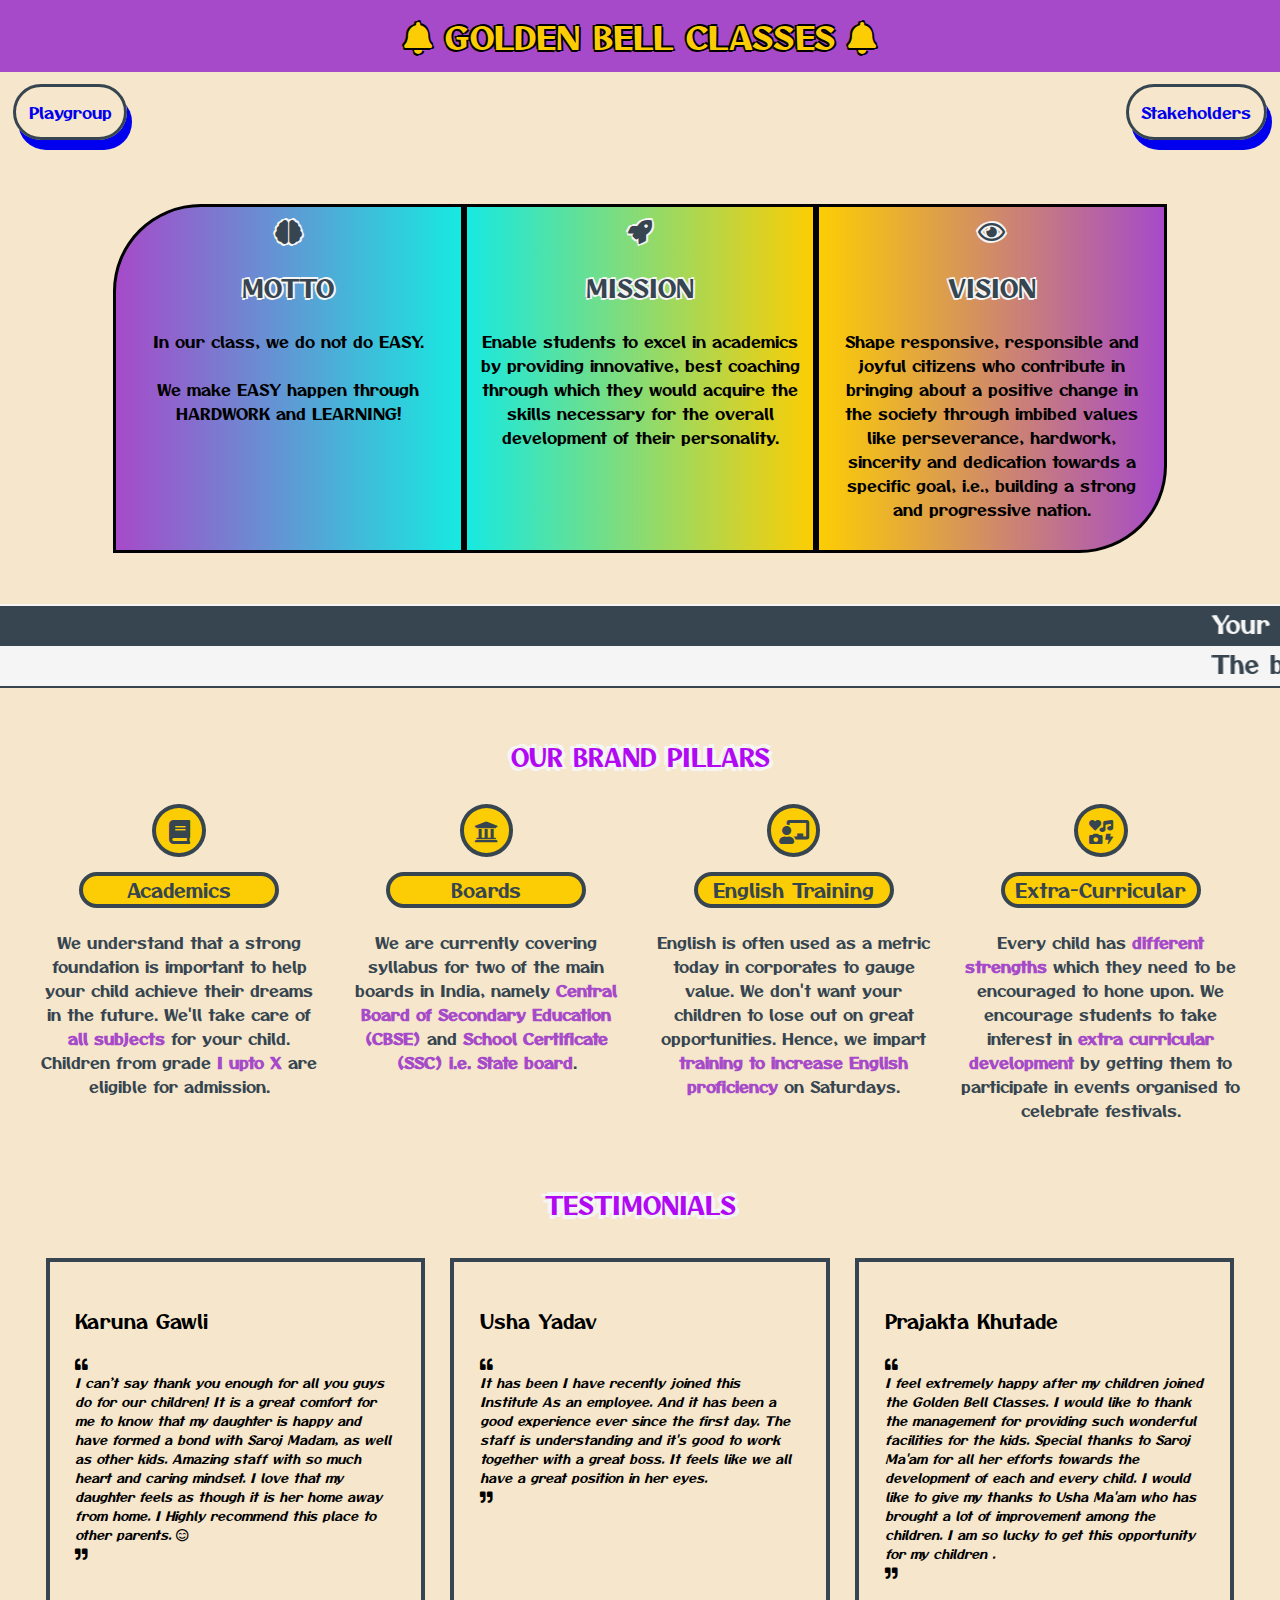
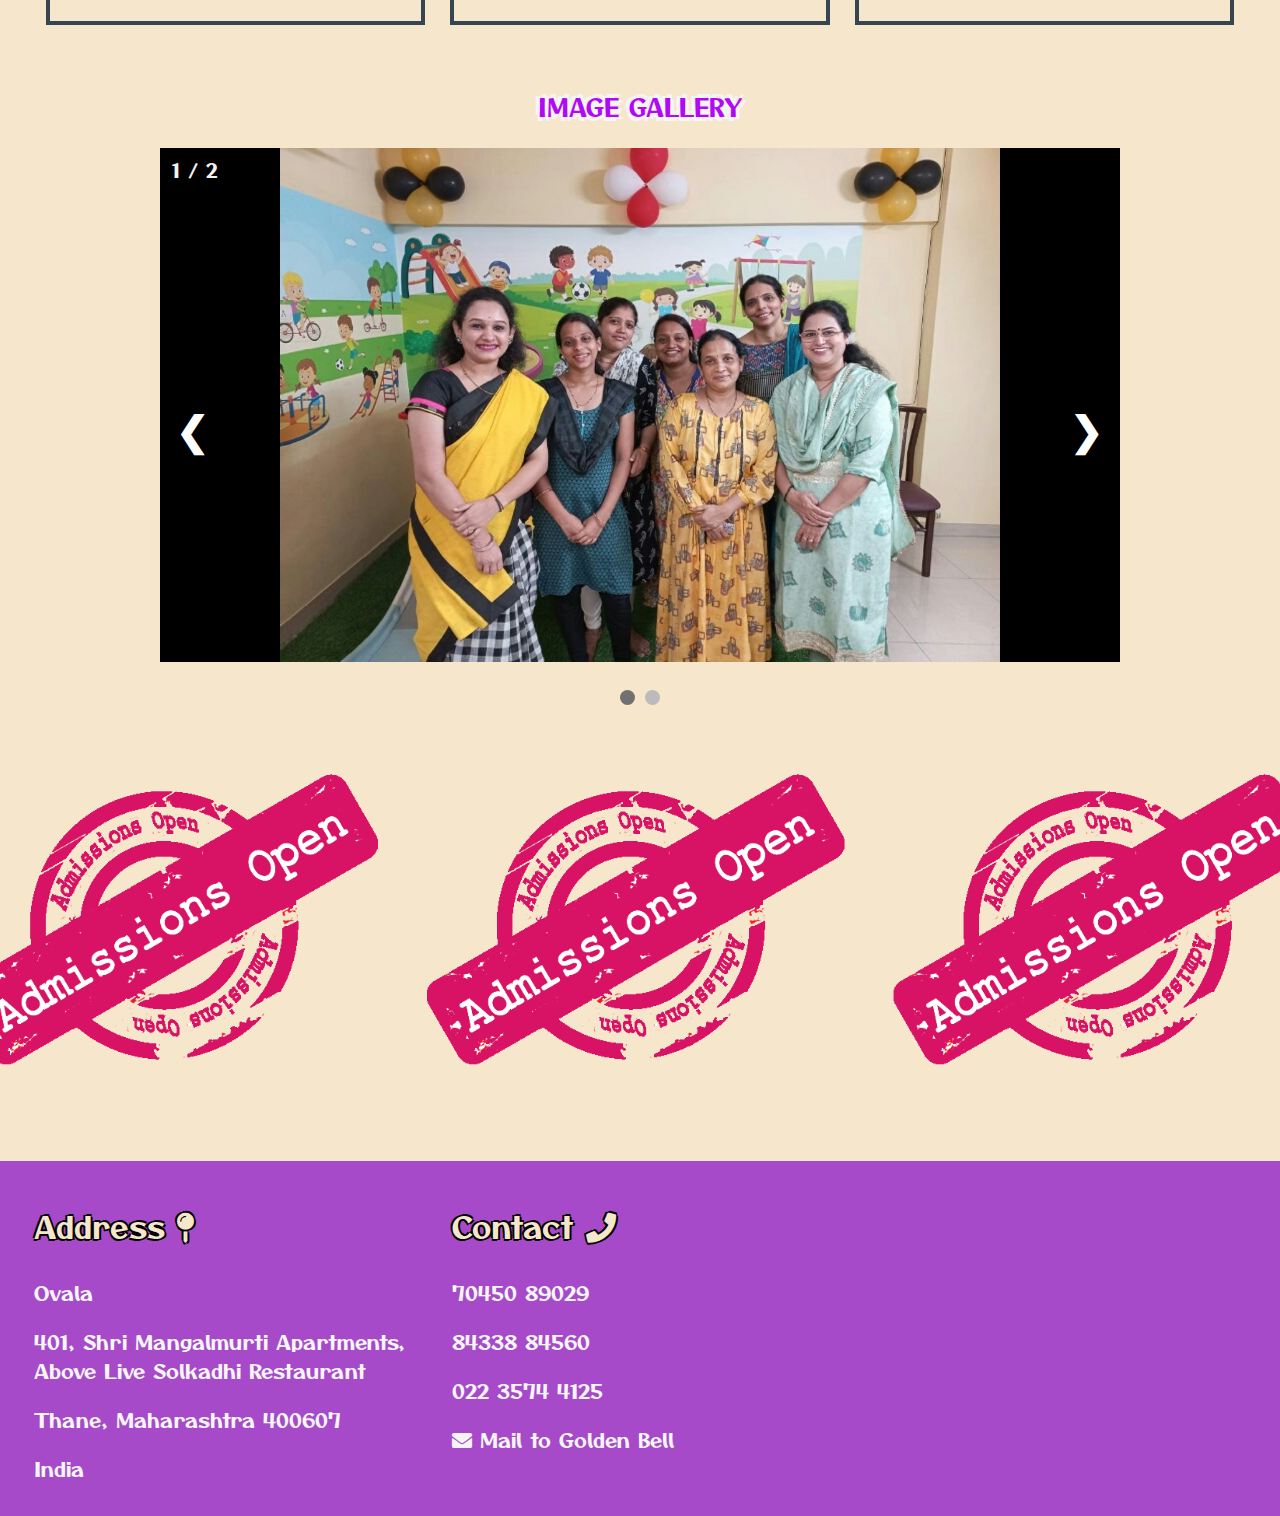
==== index.html @ 3cae13cc "Update index.html" ====
<!DOCTYPE html>
<html lang = "en">
<head>
   <meta charset = "UTF-8">
   <meta http-equiv = "X-UA-Compatible" content = "IE=edge">
   <meta name = "viewport" content = "width=device-width, initial-scale=1.0">
   <link rel = "stylesheet" href = "https://use.fontawesome.com/releases/v5.11.2/css/all.css">
   <link rel = "stylesheet" href = "css.css">
   <link rel = "preconnect" href = "https://fonts.googleapis.com">
   <link rel = "preconnect" href = "https://fonts.gstatic.com" crossorigin>
   <link href = "https://fonts.googleapis.com/css2?family=Otomanopee+One&display=swap" rel = "stylesheet">
   <link rel = "shortcut icon" href = "images/favicon.png" type="image/png">
   <title>Golden Bell Classes</title>
</head>
<body>
   <div id = "nav">
      <i class = "fas fa-bell"></i> GOLDEN BELL CLASSES <i class = "fas fa-bell"></i>
   </div>

   <div id = "buttons">
      <a href = "https://golden-bell-daycare-and-playgroup.business.site/" style = "float : left;">Playgroup</a>
      <a href = "members.html" style = "float : right;">Stakeholders</a>
   </div>

   <div class = "container" id = "m_v">
      <div class = "m_v_card" style = "background-image : linear-gradient(to right, #a64ac9 , #17e9e0); border-top-left-radius : 25%;">
         <i class="fas fa-brain"></i>
         <p class = "m_v_title">MOTTO</p>
         <p class = "m_v_body">In our class, we do not do EASY. <br><br> We make EASY happen 
            through HARDWORK and LEARNING!</p>
      </div>
      <div class = "m_v_card" style = "background-image : linear-gradient(to right, #17e9e0, #fccd04);">
         <i class="fas fa-rocket"></i>
         <p class = "m_v_title">MISSION</p>
         <p class = "m_v_body">Enable students to excel in academics by providing innovative, 
            best coaching through which they would acquire the skills necessary for the 
            overall development of their personality.</p>
      </div>
      <div class = "m_v_card" style = "background-image : linear-gradient(to right, #fccd04, #a64ac9); border-bottom-right-radius : 25%;">
         <i class="far fa-eye"></i>
         <p class = "m_v_title">VISION</p>
         <p class = "m_v_body">Shape responsive, responsible and joyful citizens who contribute 
            in bringing about a positive change in the society through imbibed values like 
            perseverance, hardwork, sincerity and dedication towards a specific goal, i.e., 
            building a strong and progressive nation.</p>
         </center>
      </div>
   </div>

   <div class = "container">
      <div style = "background-color : #36454f; color : whitesmoke; border-top : 2px solid whitesmoke;">
         <marquee width = "100%" direction = "left" scrollamount = "7">
            Your future is created by what you do today, not tomorrow!
         </marquee>
      </div>
      <div style = "background-color : whitesmoke; color : #36454f; border-bottom : 2px solid #36454f;">
         <marquee width = "100%" direction = "left" scrollamount = "7">
            The best way to predict the future is to create it.
         </marquee>
      </div>
   </div>

   <div class = "container">
      <p class = "heading">OUR BRAND PILLARS</p>
      <div id = "what_we_offer">
         <div class = "offers">
            <div class = "offer_icon"><i class = "fas fa-book"></i></div>
            <p class = "offer_title">Academics</p>
            <div class = "offer_content">
               We understand that a strong foundation is important to help your child achieve 
               their dreams in the future. We'll take care of <strong>all subjects</strong> for 
               your child. Children from grade <strong>I upto X</strong> are eligible for 
               admission.
            </div>
         </div>
         <div class = "offers">
            <div class = "offer_icon"><i class = "fas fa-university"></i></div>
            <p class = "offer_title">Boards</p>
            <div class = "offer_content">
               We are currently covering syllabus for two of the main boards in India, namely 
               <strong>Central Board of Secondary Education (CBSE)</strong> and <strong>School 
               Certificate (SSC) i.e. State board</strong>.
            </div>
         </div>
         <div class = "offers">
            <div class = "offer_icon"><i class = "fas fa-chalkboard-teacher"></i></div>
            <p class = "offer_title">English Training</p>
            <div class = "offer_content">
               English is often used as a metric today in corporates to gauge value. We don't 
               want your children to lose out on great opportunities. Hence, we impart <strong>
               training to increase English proficiency</strong> on Saturdays.
            </div>
         </div>
         <div class = "offers">
            <div class = "offer_icon"><i class = "fas fa-icons"></i></div>
            <p class = "offer_title">Extra-Curricular</p>
            <div class = "offer_content">
               Every child has <strong>different strengths</strong> which they need to be 
               encouraged to hone upon. We encourage students to take interest in <strong>extra 
               curricular development</strong> by getting them to participate in events organised 
               to celebrate festivals.
            </div>
         </div>
      </div>
   </div>

   <div class = "container">
      <p class = "heading">TESTIMONIALS</p>
      <div id = "testimonials">
         <div class = "testimony">
            <p class = "test_name">Karuna Gawli</p>
            <p class = "test_body">
               <i class="fas fa-quote-left"></i><br>
               <em>
                  I can’t say thank you enough for all you guys do for our children! It is a 
                  great comfort for me to know that my daughter is happy and have formed a bond 
                  with Saroj Madam, as well as other kids. Amazing staff with so much heart and 
                  caring mindset. I love that my daughter feels as though it is her home away 
                  from home. I Highly recommend this place to other parents.
                  <i class="far fa-smile-beam"></i>
               </em><br>
               <i class="fas fa-quote-right"></i>
            </p>
         </div>
         <div class = "testimony">
            <p class = "test_name">Usha Yadav</p>
            <p class = "test_body">
               <i class="fas fa-quote-left"></i><br>
               <em>
                  It has been I have recently joined this Institute As an employee. And it has 
                  been a good experience ever since the first day. The staff is understanding 
                  and it's good to work together with a great boss. It feels like we all have a 
                  great position in her eyes.
               </em><br>
               <i class="fas fa-quote-right"></i>
            </p>
         </div>
         <div class = "testimony">
            <p class = "test_name">Prajakta Khutade</p>
            <p class = "test_body">
               <i class="fas fa-quote-left"></i><br>
               <em>
                  I feel extremely happy after my children joined the Golden Bell Classes. I 
                  would like to thank the management for providing such  wonderful facilities for 
                  the kids. Special thanks to Saroj Ma'am for all her efforts towards the 
                  development of each and every child. I would like to give my thanks to Usha 
                  Ma'am who has brought a lot of improvement among the children. I am so lucky 
                  to get this opportunity for my children .
               </em><br>
               <i class="fas fa-quote-right"></i>
            </p>
         </div>
      </div>
   </div>

   <div class = "container">
      <p class = "heading">IMAGE GALLERY</p>
      <div class = "slideshow-container ">
         <div class = "mySlides fade">
            <div class = "numbertext">1 / 2</div>
            <img class = "c_img" src = "images/1.jpeg">
         </div>
         <div class = "mySlides fade">
            <div class = "numbertext">2 / 2</div>
            <img class = "c_img" src = "images/2.jpeg">
         </div>
         <a class = "prev" onclick = "plusSlides(-1)">&#10094;</a>
         <a class = "next" onclick = "plusSlides(1)">&#10095;</a>
      </div>
      
      <br>
      
      <div style = "text-align:center">
         <span class = "dot" onclick = "currentSlide(1)"></span> 
         <span class = "dot" onclick = "currentSlide(2)"></span>  
      </div>
   </div>

   <div class = "container" id = "admission"></div>

   <div id = "end">
      <div class = "card">
         <p class = "headend">Address <i class = "fas fa-map-pin"></i></p>
         <p>Ovala</p><p>401, Shri Mangalmurti Apartments, Above Live Solkadhi Restaurant</p><p>Thane, Maharashtra 400607</p><p>India</p>
      </div>
      <div class = "card">
         <p class = "headend">Contact <i class = "fas fa-phone"></i></p>
			<p><a href = "tel:7045089029">70450 89029</a></p><p><a href = "tel:8433884560">84338 84560</a></p><p><a href = "tel:02235744125">022 3574 4125</a></p>
         <p><i class="fas fa-envelope"></i> <a href = "mailto:goldenbelldaycareandplaygroup@gmail.com">Mail to Golden Bell</a></p>
      </div>
      <div class = "card">
         <iframe src="https://www.google.com/maps/embed?pb=!1m18!1m12!1m3!1d3766.160521909368!2d72.95755471421589!3d19.27538435068539!2m3!1f0!2f0!3f0!3m2!1i1024!2i768!4f13.1!3m3!1m2!1s0x3be7bbc7b26013ed%3A0x28a0ccb0f6b47ded!2sGolden%20Bell%20Classes!5e0!3m2!1sen!2sin!4v1629604519182!5m2!1sen!2sin" style = "border:0;" allowfullscreen = "" loading = "lazy"></iframe>
      </div>
   </div>

   <script>
      var slideIndex = 1;

      showSlides(slideIndex);
      
      function plusSlides(n) 
      {
         showSlides(slideIndex += n);
      }
      
      function currentSlide(n) 
      {
         showSlides(slideIndex = n);
      }
      
      function showSlides(n) 
      {
         var i;
         var slides = document.getElementsByClassName("mySlides");
         var dots = document.getElementsByClassName("dot");
         if (n > slides.length) 
         {
            slideIndex = 1;
         }    
         if (n < 1) 
         {
            slideIndex = slides.length;
         }
         for (i = 0; i < slides.length; i++) 
         {
            slides[i].style.display = "none";  
         }
         for (i = 0; i < dots.length; i++) 
         {
            dots[i].className = dots[i].className.replace(" active", "");
         }
         slides[slideIndex-1].style.display = "block";  
         dots[slideIndex-1].className += " active";
      }
   </script>
</body>
</html>
---- css.css ----
body
{
   background-color : #f5e6cc;
   margin : 0;
   font-family : "Otomanopee One", sans-serif;
}

h1, .headend
{
   color : #f5e6cc;
   text-shadow : -1px 2px 0 #000, 2px 1px 0 #000, 1px -2px 0 #000, -2px -1px 0 #000;
}

iframe
{
   width : 100%;
   height : 100%;
}

.headend, .m_v_title, .m_v_card i, marquee, .heading, .test_name  { font-size : 2em; }

.m_v_body, .test_body{ font-size : 1.5em; }

.container { margin : 4% auto; }

.m_v_card 
{
   text-align : center;
   padding : 1%;
   border : 3px solid black;
   width : 28em;
}

.m_v_title, .m_v_card i
{
   color : #36454f;
   text-shadow : -1px 2px 0 whitesmoke, 2px 1px 0 whitesmoke, 1px -2px 0 whitesmoke, -2px -1px 0 whitesmoke;
}

.heading 
{
   text-align : center;
   color : #b109f3;
   text-shadow : -2px 4px 0 whitesmoke , 4px 2px 0 whitesmoke , 2px -4px 0 whitesmoke , -4px -2px 0 whitesmoke;
}

.testimony
{
   font-size : 0.8em;
   padding : 2%;
   border : 4px solid #36454f;
   width : 25%;
   margin : 1%;
}

.slideshow-container 
{
   width : 75%;
   position : relative;
   margin : auto;
   background-color : black;
}

.mySlides { display : none; }

.fade 
{
   -webkit-animation-name : fade;
   -webkit-animation-duration : 1.5s;
   animation-name : fade;
   animation-duration : 1.5s;
}

.c_img 
{ 
   vertical-align : middle;
   margin-left : 12.5%; 
   width : 75%;
}

.numbertext 
{
   color : #f2f2f2;
   font-size : 2em;
   padding : 8px 12px;
   position : absolute;
   top : 0;
}

.prev, .next 
{
   cursor : pointer;
   position : absolute;
   top : 50%;
   width : auto;
   padding : 16px;
   margin-top : -22px;
   color : white;
   font-weight : bold;
   font-size : 40px;
   transition : 0.6s ease;
   border-radius : 0 3px 3px 0;
   user-select : none;
}

.next 
{
   right : 0;
   border-radius : 3px 0 0 3px;
}

.prev:hover, .next:hover { background-color : rgba(0, 0, 0, 0.8); }

.dot 
{
   cursor : pointer;
   height : 15px;
   width : 15px;
   margin : 0 2px;
   background-color : #bbb;
   border-radius : 50%;
   display : inline-block;
   transition : background-color 0.6s ease;
}

.active, .dot:hover { background-color : #717171; }

.card { width : 30%; }

.directors 
{
   width : 22%;
   background-image : linear-gradient(to right, #a64ac9 , #fccd04);
   border : 2px solid whitesmoke;
   padding : 1%;
   text-align : center;
}

.dp 
{
   border-radius : 50%;
   width : 75%;
}

.man_name 
{
   font-size : 1.65em;
   text-shadow : -1px 2px 0 #000, 2px 1px 0 #000, 1px -2px 0 #000, -2px -1px 0 #000;
   color : #f5e6cc;
   text-align : center;
}

.bn
{
   background-image : linear-gradient(135deg, #fccd04, #a64ac9);
   box-sizing : border-box;
   color : #ffffff;
   display : block;
   font-size : 190%;
   font-weight : 600;
   padding : 4px;
   position : relative;
   width : 7em;
   z-index : 2;
   margin : auto;
}
 
.bn:hover { color : #fff; }
 
.bn .bn_span 
{
   align-items : center;
   background : #0e0e10;
   border-radius : 6px;
   display : flex;
   justify-content : center;
   height : 100%;
   transition : background 0.5s ease;
   width : 100%;
}
 
.bn:hover .bn_span { background : transparent; }

.teachers 
{
   box-shadow : rgba(17, 17, 26, 0.1) 0px 8px 24px, rgba(17, 17, 26, 0.1) 0px 16px 56px, rgba(17, 17, 26, 0.1) 0px 24px 80px;
   width : 23%;
   margin : 1%;
   text-align : center;
}

.teachers:nth-child(even) { background-image : linear-gradient(#fccd04, #17e9e0); }

.teachers:nth-child(odd) { background-image : linear-gradient(#17e9e0, #fccd04); }

.teachers h1
{
   width : 100%;
   background-color : #d2042d;
   font-size : 2em;
}

.offers
{
   width : 23%;
   color : #36454f;
   margin : 0.25%;
   text-align : center;
}

.offer_title
{
   width : 10em;
   margin : 5% auto;
   border : 4px solid;
   border-radius : 20px;
   font-size : 1.35em;
   background-color : #fccd04;
}

.offer_content
{
   padding : 2.5%;
   font-size : 1.25em;
}

.offer_content strong
{
   color : #a64ac9;
}

.offer_icon 
{
   font-size : 1.75em;
   width : 1.75em;
   margin : auto;
   text-align : center;
   padding : 0.2em;
   border-radius : 50%;
   border : 4px solid #36454f;
   background-color : #fccd04;
}

#what_we_offer
{
   display : flex;
   justify-content : center;
   flex-wrap : wrap;
}

#modal { display : none; }

#nav 
{
   overflow : hidden;
   top : 0;
   left : 0;
   background-color : #a64ac9;
   color : #fccd04;
   text-align : center;
   font-size : 2.5em;
   text-shadow : -1px 2px 0 #000, 2px 1px 0 #000, 1px -2px 0 #000, -2px -1px 0 #000;
   padding : 1%;
}

#buttons 
{
   display : flex;
   justify-content : space-between;
   font-size : 1.5em;
}

#buttons a 
{
   padding : 1%;
   text-decoration : none;
   margin : 1%;
   border : 3px solid #36454f;
   border-radius : 45px;
   box-shadow : 5px 10px;
   animation : blink 5.0s linear infinite;
   -webkit-animation : blink 5.0s linear infinite;
   -moz-animation : blink 5.0s linear infinite;
   -ms-animation : blink 5.0s linear infinite;
   -o-animation : blink 5.0s linear infinite;
}

#m_v 
{
   display : flex;
   flex-wrap : wrap;
   justify-content : center;
}

#testimonials
{
   display : flex;
   justify-content : center;
   flex-wrap : wrap;
}

#admission 
{
   height : 375px;
   width : 100%;
   background : url(images/admission.png) center repeat-x;
   background-size : auto 100%;
}

#end 
{
   margin-top : 5%;
   padding : 1%;
   display : flex;
   justify-content : space-around;
   color : whitesmoke;
   font-size : 175%;
   background-color : #a64ac9;
}

#faculty 
{
   display : flex;
   justify-content : space-evenly;
   flex-wrap : wrap;
}

#txt 
{
   width : 72%;
   padding : 1%;
   background-image : linear-gradient(to right, #fccd04, #a64ac9, #17e9e0);
   color : black;
}

#txt .man_name { font-size : 2em; }

#para
{
   padding : 1%;
   font-size : 145%;
}

#end a
{
   text-decoration : none;
   color : whitesmoke;
}

@keyframes blink 
{
   0% 
   {
      background-color : #fccd04;
      color : #36454f;
   }
   25% 
   { 
      background-color : #a64ac9; 
      color : #fccd04;
   }
   50% 
   { 
      background-color : #a64ac9; 
      color : #fccd04;
   }
   75% 
   { 
      background-color : #fccd04;
      color : #36454f;
   }
   100% 
   { 
      background-color : #fccd04;
      color : #36454f;
   }
}

@-webkit-keyframes blink {
   0% 
   {
      background-color : #fccd04;
      color : #36454f; 
   }
   25% 
   { 
      background-color : #a64ac9; 
      color : #fccd04;
   }
   50% 
   { 
      background-color : #a64ac9; 
      color : #fccd04;
   }
   75% 
   { 
      background-color : #fccd04;
      color : #36454f; 
   }
   100% 
   { 
      background-color : #fccd04;
      color : #36454f; 
   }
}

@-webkit-keyframes fade 
{
  from { opacity : .4 } 
  to { opacity : 1 }
}

@keyframes fade 
{
  from { opacity : .4 } 
  to { opacity : 1 }
}

@media screen and (max-width: 1500px)
{
   #nav { font-size : 2em; }

   .m_v_card { width : 20em; }

   .teachers h1, .headend, .m_v_title, .m_v_card i, marquee, .heading, .test_name, .offer_icon  { font-size : 1.5em; }

   .offer_icon { width : 1.5em; }

   .m_v_body, .test_body, #buttons, .offer_content { font-size : 1em; }

   .offers { margin : 0.5%; }

   #end, .bn { font-size : 125%; }

   #para { font-size : 97%; }

   #admission { height : 336px; }

   .man_name, .numbertext, .offer_title { font-size : 1.2em; }
}

@media screen and (max-width: 1100px)
{
   #nav, .test_name, .headend { font-size : 1.5em;}

   .m_v_card { width : 15em;}

   .m_v_title, .m_v_card i, marquee, .heading, .test_body, .offer_icon, .teachers h1 { font-size : 1em; }
   
   .m_v_body, #buttons, .offer_content { font-size : 0.75em; }
   
   #txt .man_name { font-size : 200%; }

   #end { font-size : 90%; }

   #testimonials, #para { font-size : 70%; }

   .testimony 
   {
      padding: 1%;
      width: 29%;
      margin: 0.5%;
   }

   #admission { height : 250px; }

   .man_name, .bn, .offer_title { font-size : 0.89em; }

   #buttons a, .m_v_card { border-width : 2px; }

   #buttons a
   {
      box-shadow : 3px 6px;
      padding : 2%;
   }
}

@media screen and (max-width: 800px)
{
   #nav, .test_name, .numbertext { font-size : 1em; }

   .m_v_card { width : 10em; }

   .teachers h1, .m_v_title, .m_v_card i, marquee, .heading, .test_body, .offer_icon { font-size : 0.75em; }

   .offer_icon, .testimony, .offer_title { border-width : 2px; }
   
   .m_v_body, #buttons, .offer_content { font-size : 0.5em; }

   #txt .man_name { font-size : 150%; }

   #para { font-size : 56%; }

   .man_name, .offer_title { font-size : 0.6em; }

   #admission { height: 190px; }

   #end, #testimonials { font-size: 75%; }

   .bn
   {
      width : 6em;
      font-size : 69%;
   }
}

@media screen and (max-width: 550px)
{
   #nav, .test_name, .prev, .next { font-size : 1.5em; }

   .m_v_card, .c_img, .slideshow-container { width : 100%; }

   .m_v_title, .m_v_card i, marquee, .heading, .test_body, .offer_icon { font-size : 1em; }
   
   .m_v_body, #buttons, .offer_content, .offer_title, .teachers h1 { font-size : 0.75em; }

   .offer_title, .offers { margin : 1% auto; }

   .container { margin-top : 7.5%; }
 
   .c_img { margin-left : 0; }

   .testimony 
   {
      padding : 5%;
      width : 75%;
      margin : 2.5%;
      border-end-start-radius : 16%;
   } 

   .card, .offers { width : 97%; }

   #admission { height : 283px; }

   #end { flex-wrap : wrap; }

   .directors, #txt, .teachers { width : 45%; }

   .man_name { font-size : 90%; }

   #para { font-size : 50%; }

   #modal  
   { 
      position : fixed;
      z-index : 3; 
      padding-top : 100px; 
      left : 0;
      top : 0;
      width : 100%;
      height : 100%; 
      overflow : auto; 
   }
   
   #modal-content 
   {
      background-color : #fefefe;
      margin : auto;
      padding : 20px;
      border : 1px solid #888;
      width : 80%;
      background-image : linear-gradient(to right, #fccd04, #a64ac9, #17e9e0);
      color : black;
      font-size : 68%;
   }

   .close 
   {
      color : black;
      float : right;
      font-size : 28px;
      font-weight : bold;
   }
   
   .close:hover, .close:focus 
   {
      color : #000;
      text-decoration : none;
      cursor : pointer;
   }

   #txt { display : none; }
}

@media screen and (max-width: 400px)
{
   #nav, .test_name{ font-size : 1.25em;}

   .m_v_card { width : 100%; }

   .test_body { font-size : 1.5em; }

   .test_name { font-size : 2em; }
   
   #admission { height : 249px; }

   #testimonials { font-size : 45%; }

   .man_name, .bn { font-size : 70%; }

   .bn { width : 6em }

   #para { font-size : 38%; }
}
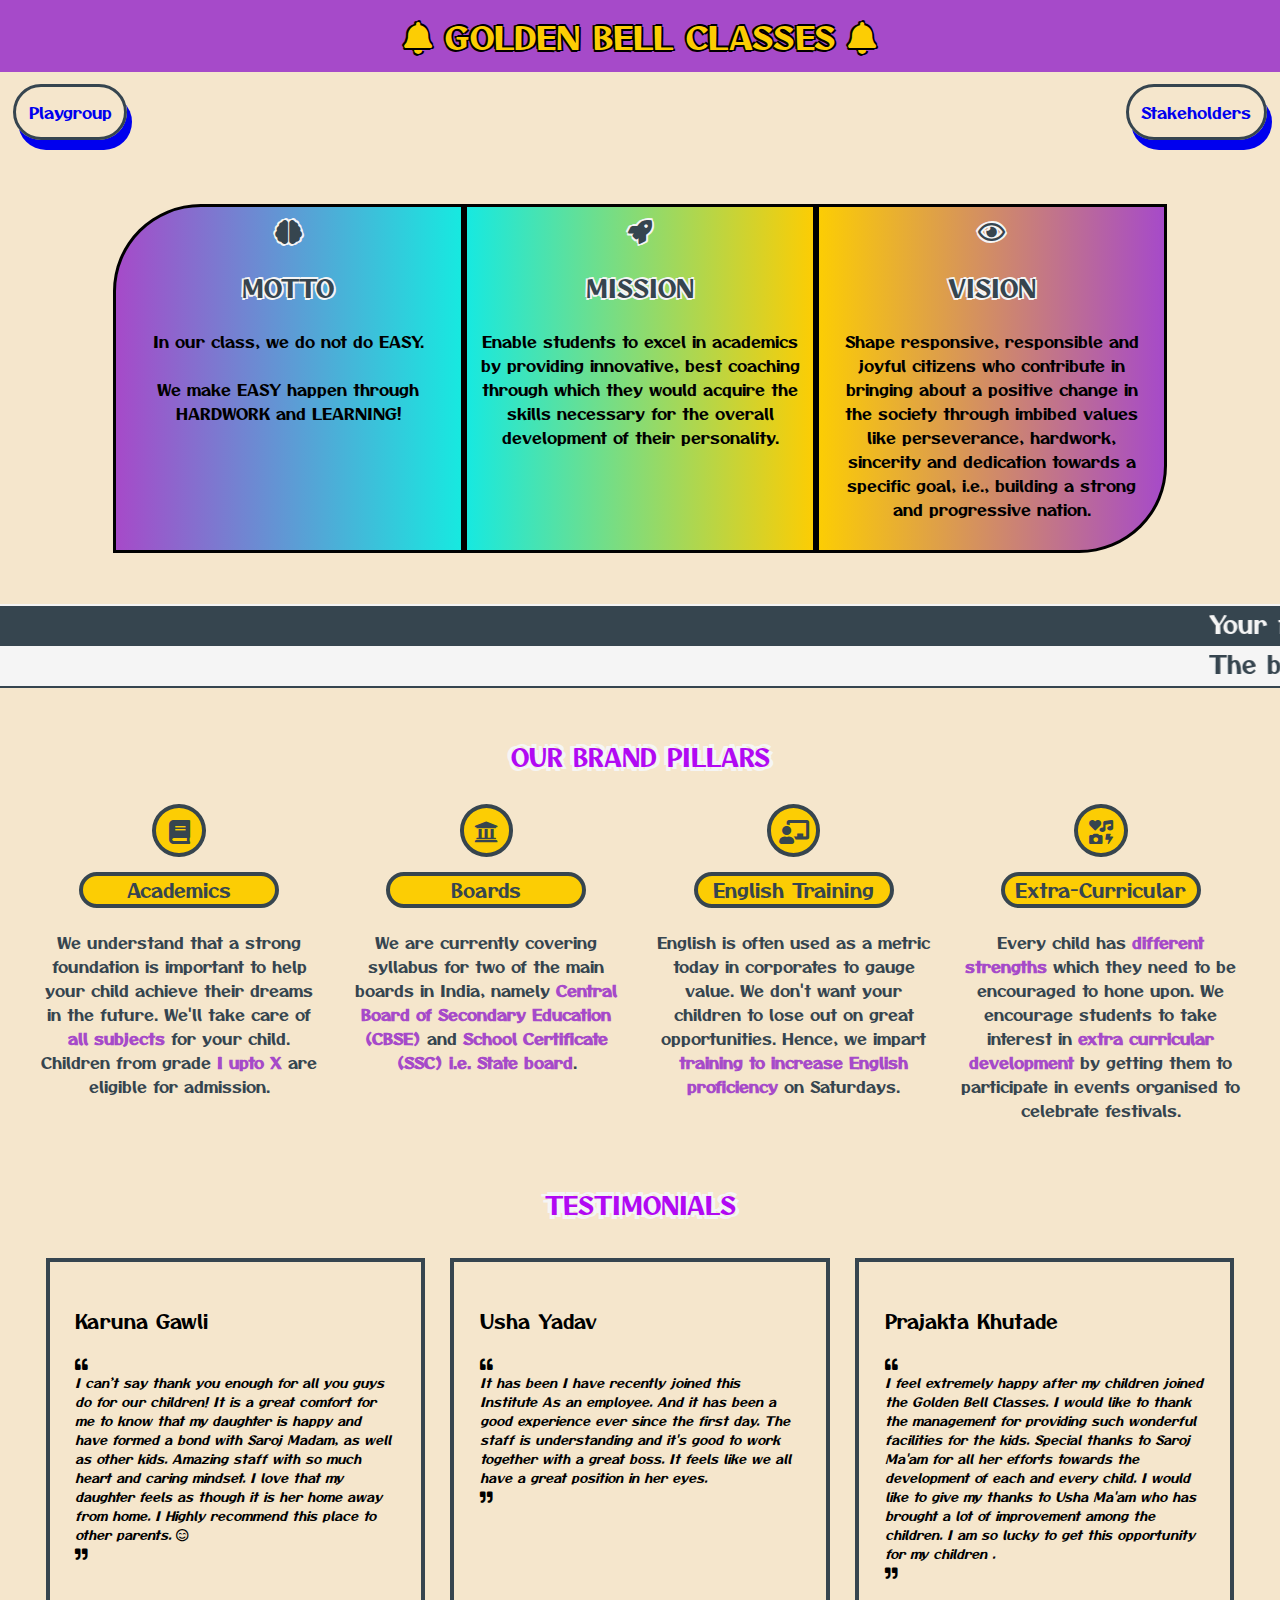
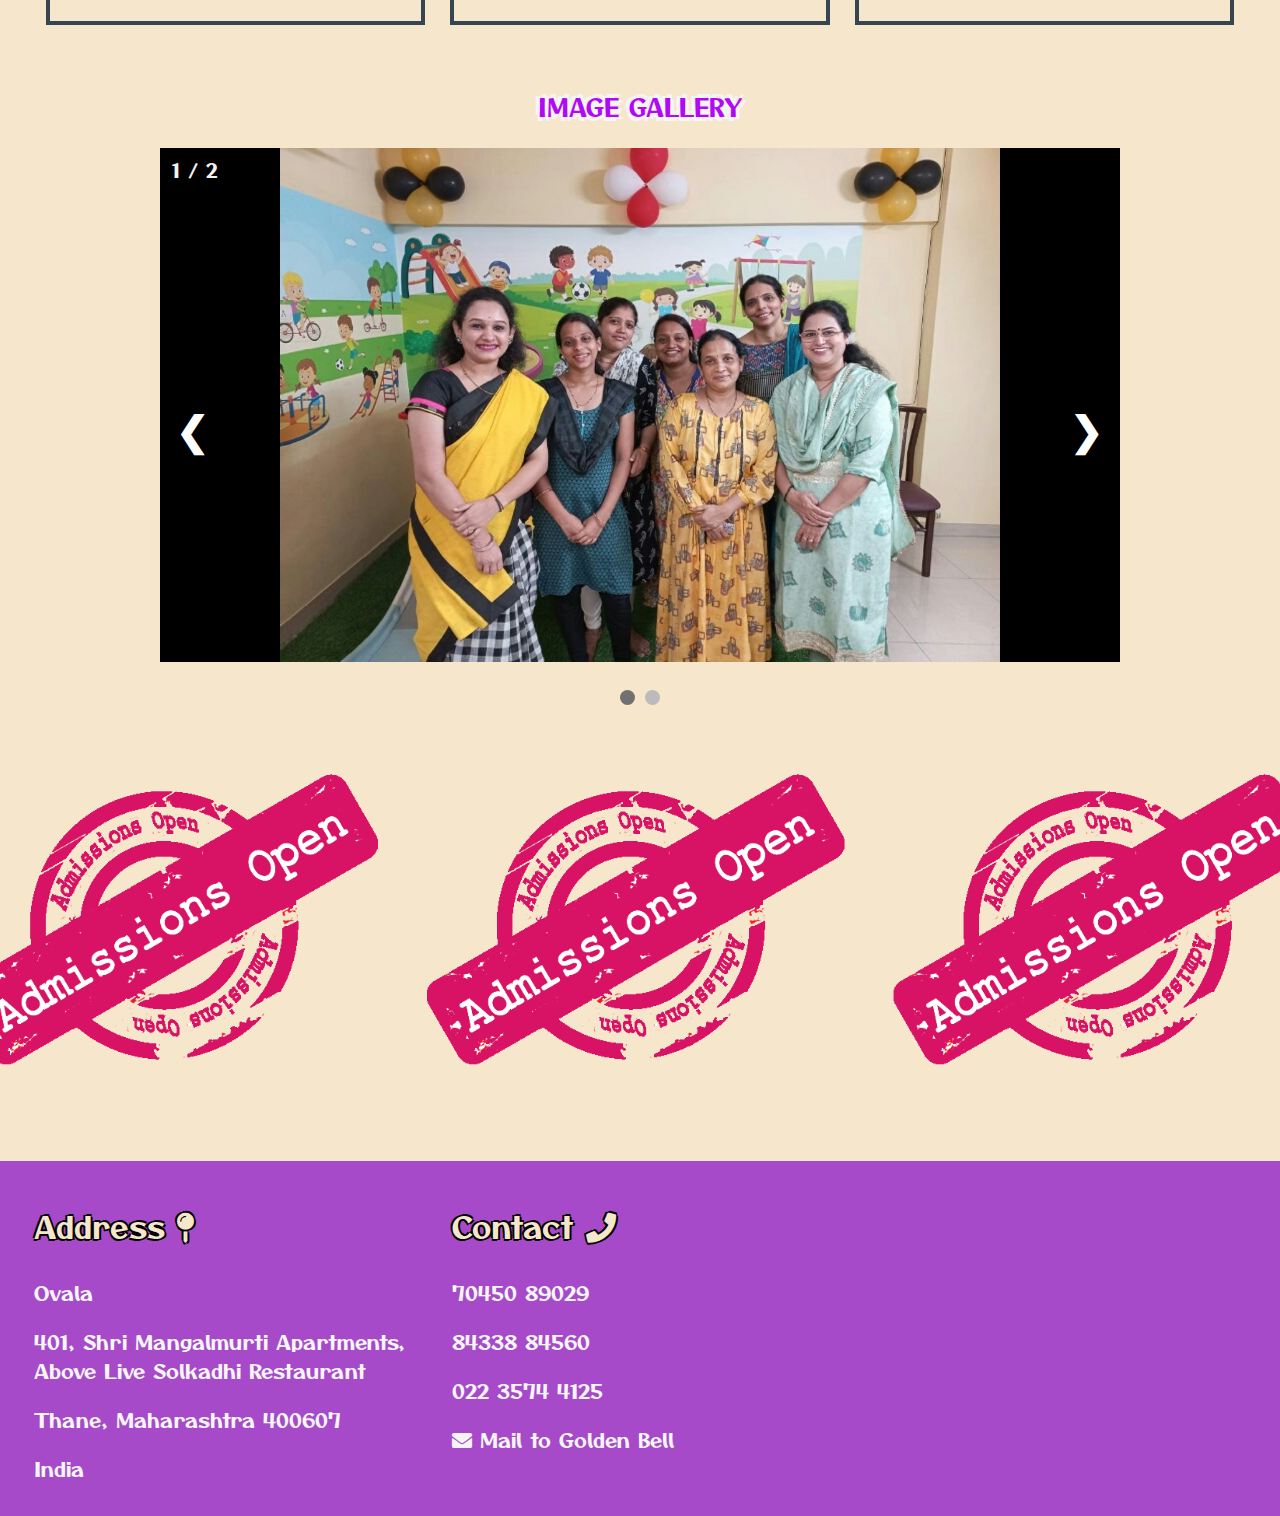
==== commit 43dd3d96: "Update index.html" ====
--- a/index.html
+++ b/index.html
@@ -189,7 +189,7 @@
          <p><i class="fas fa-envelope"></i> <a href = "mailto:goldenbelldaycareandplaygroup@gmail.com">Mail to Golden Bell</a></p>
       </div>
       <div class = "card">
-         <iframe src="https://www.google.com/maps/embed?pb=!1m18!1m12!1m3!1d3766.160521909368!2d72.95755471421589!3d19.27538435068539!2m3!1f0!2f0!3f0!3m2!1i1024!2i768!4f13.1!3m3!1m2!1s0x3be7bbc7b26013ed%3A0x28a0ccb0f6b47ded!2sGolden%20Bell%20Classes!5e0!3m2!1sen!2sin!4v1629604519182!5m2!1sen!2sin" style = "border:0;" allowfullscreen = "" loading = "lazy"></iframe>
+         <iframe src = "https://www.google.com/maps/embed?pb=!1m18!1m12!1m3!1d3766.160521909368!2d72.95755471421589!3d19.27538435068539!2m3!1f0!2f0!3f0!3m2!1i1024!2i768!4f13.1!3m3!1m2!1s0x3be7bbc7b26013ed%3A0x28a0ccb0f6b47ded!2sGolden%20Bell%20Classes!5e0!3m2!1sen!2sin!4v1629604519182!5m2!1sen!2sin" style = "border:0;" allowfullscreen = "" loading = "lazy"></iframe>
       </div>
    </div>
 
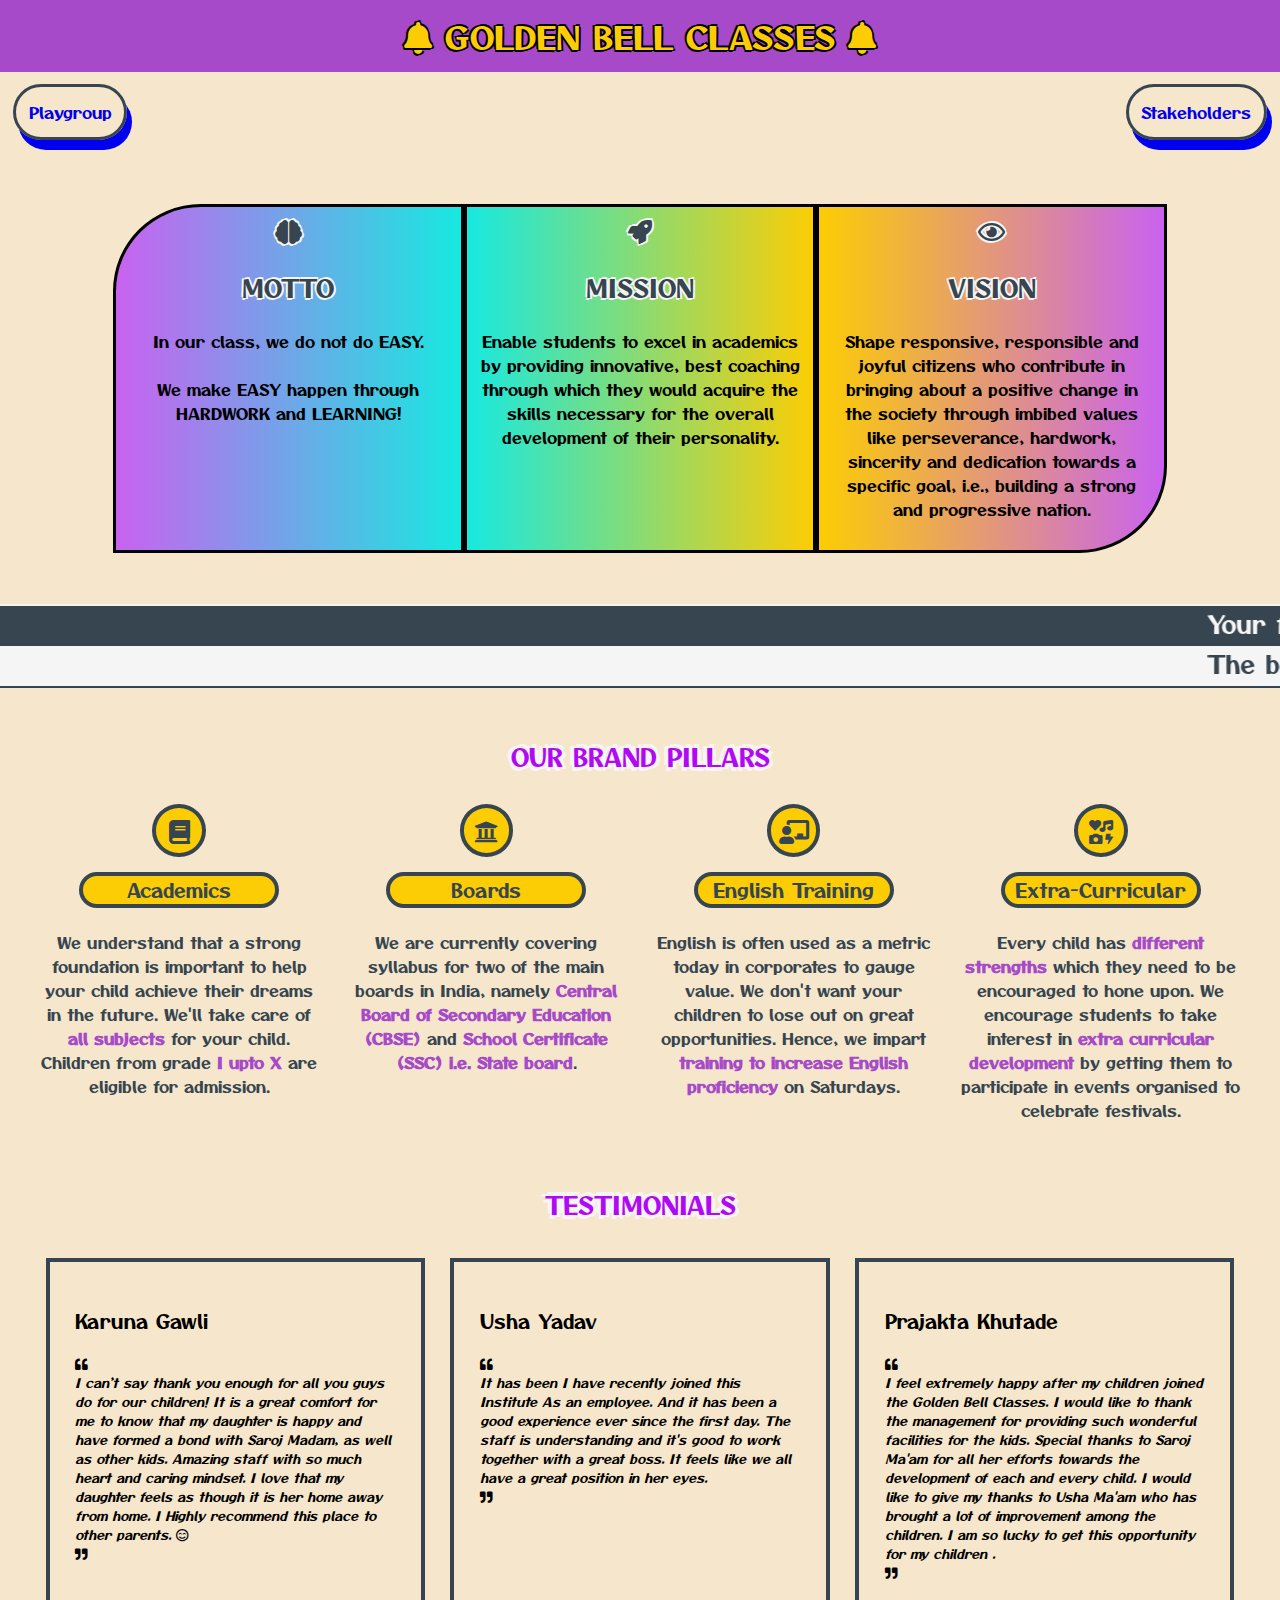
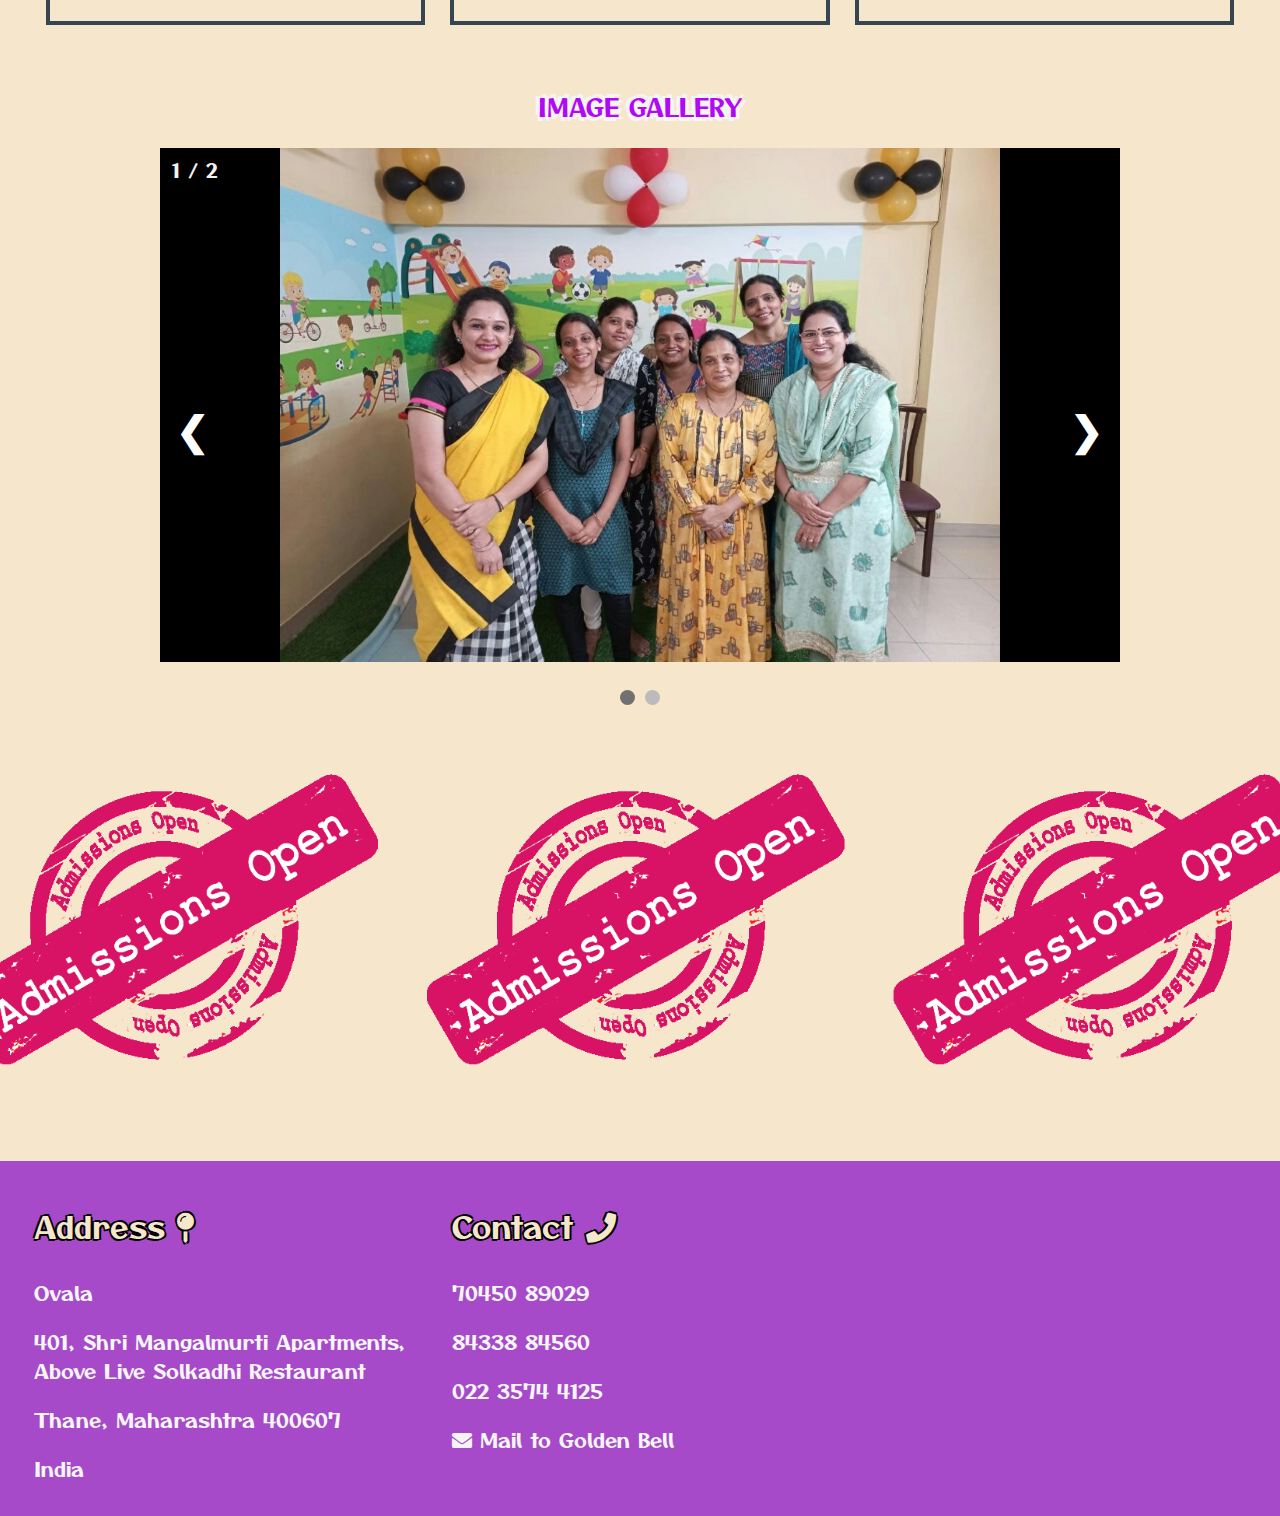
==== commit c9a2875e: "Update index.html" ====
--- a/index.html
+++ b/index.html
@@ -23,7 +23,7 @@
    </div>
 
    <div class = "container" id = "m_v">
-      <div class = "m_v_card" style = "background-image : linear-gradient(to right, #a64ac9 , #17e9e0); border-top-left-radius : 25%;">
+      <div class = "m_v_card" style = "background-image : linear-gradient(to right, #c962f0 , #17e9e0); border-top-left-radius : 25%;">
          <i class="fas fa-brain"></i>
          <p class = "m_v_title">MOTTO</p>
          <p class = "m_v_body">In our class, we do not do EASY. <br><br> We make EASY happen 
@@ -36,7 +36,7 @@
             best coaching through which they would acquire the skills necessary for the 
             overall development of their personality.</p>
       </div>
-      <div class = "m_v_card" style = "background-image : linear-gradient(to right, #fccd04, #a64ac9); border-bottom-right-radius : 25%;">
+      <div class = "m_v_card" style = "background-image : linear-gradient(to right, #fccd04, #c962f0); border-bottom-right-radius : 25%;">
          <i class="far fa-eye"></i>
          <p class = "m_v_title">VISION</p>
          <p class = "m_v_body">Shape responsive, responsible and joyful citizens who contribute 
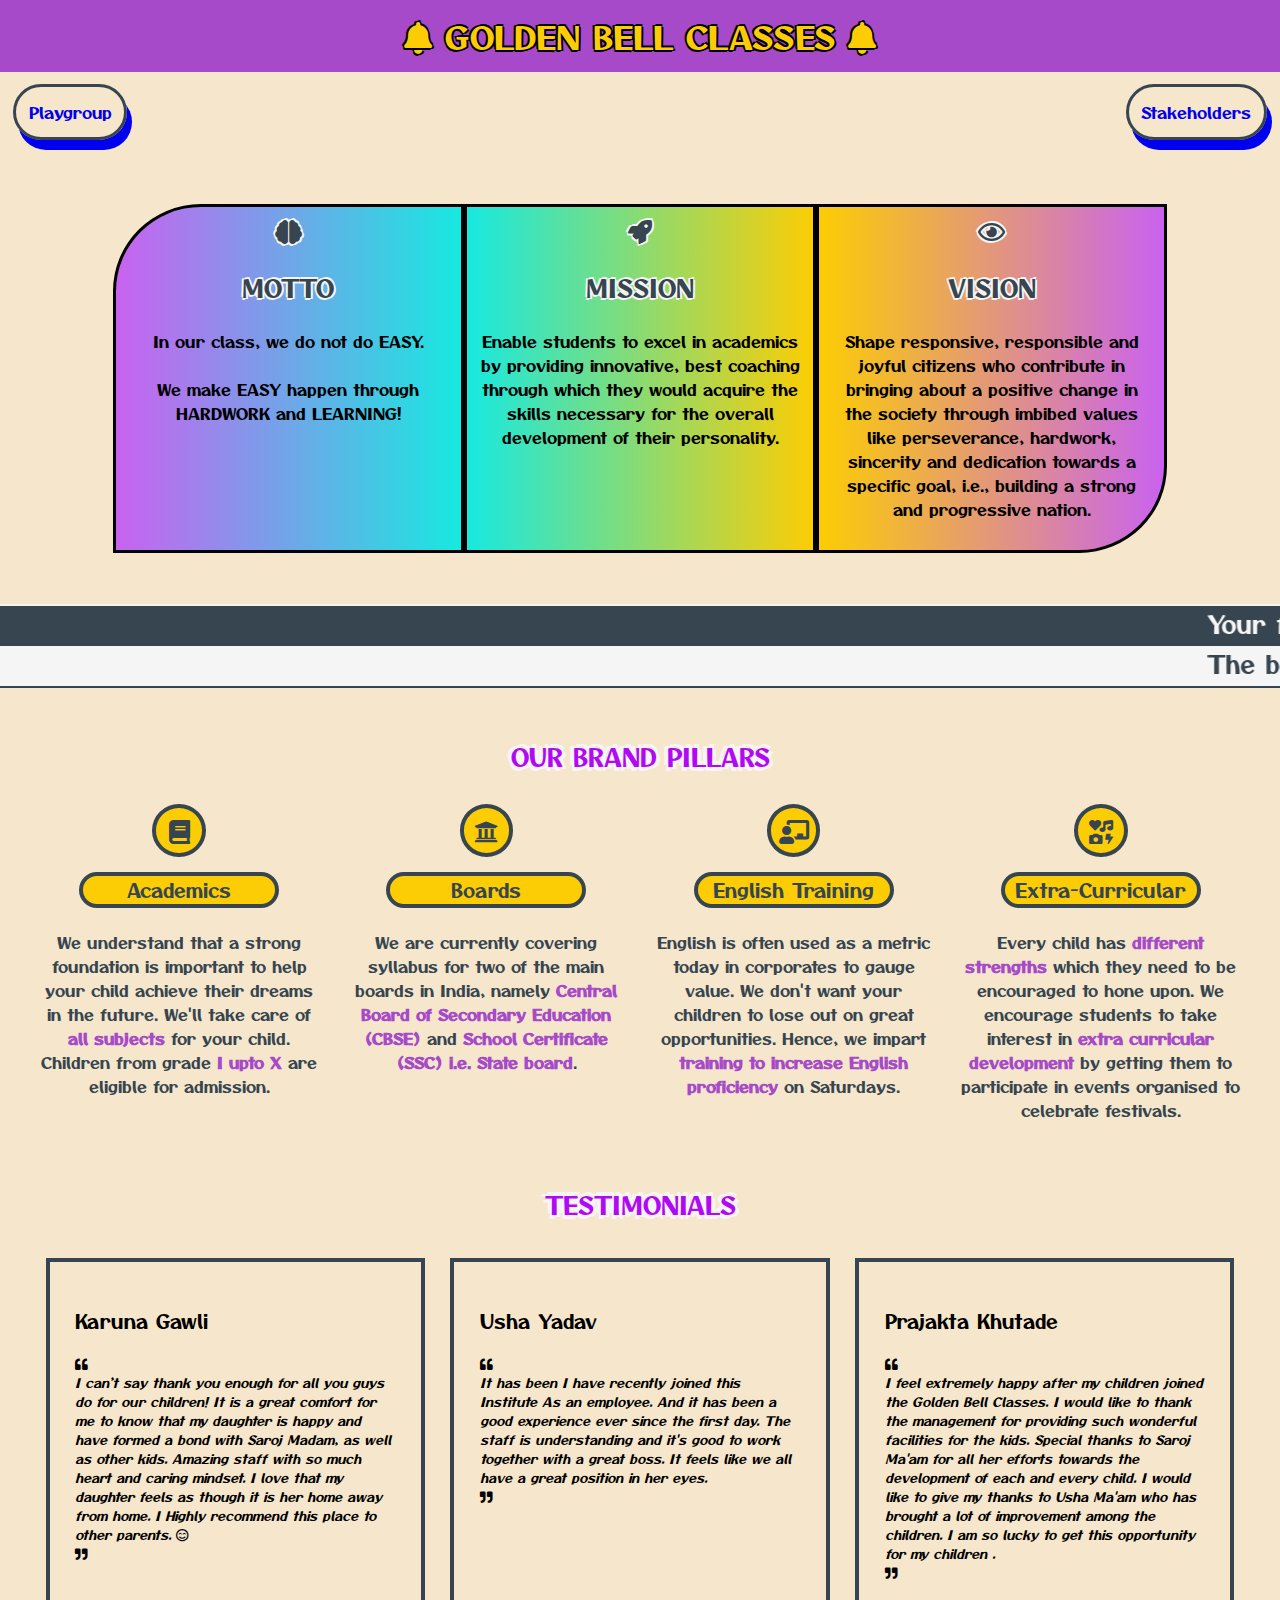
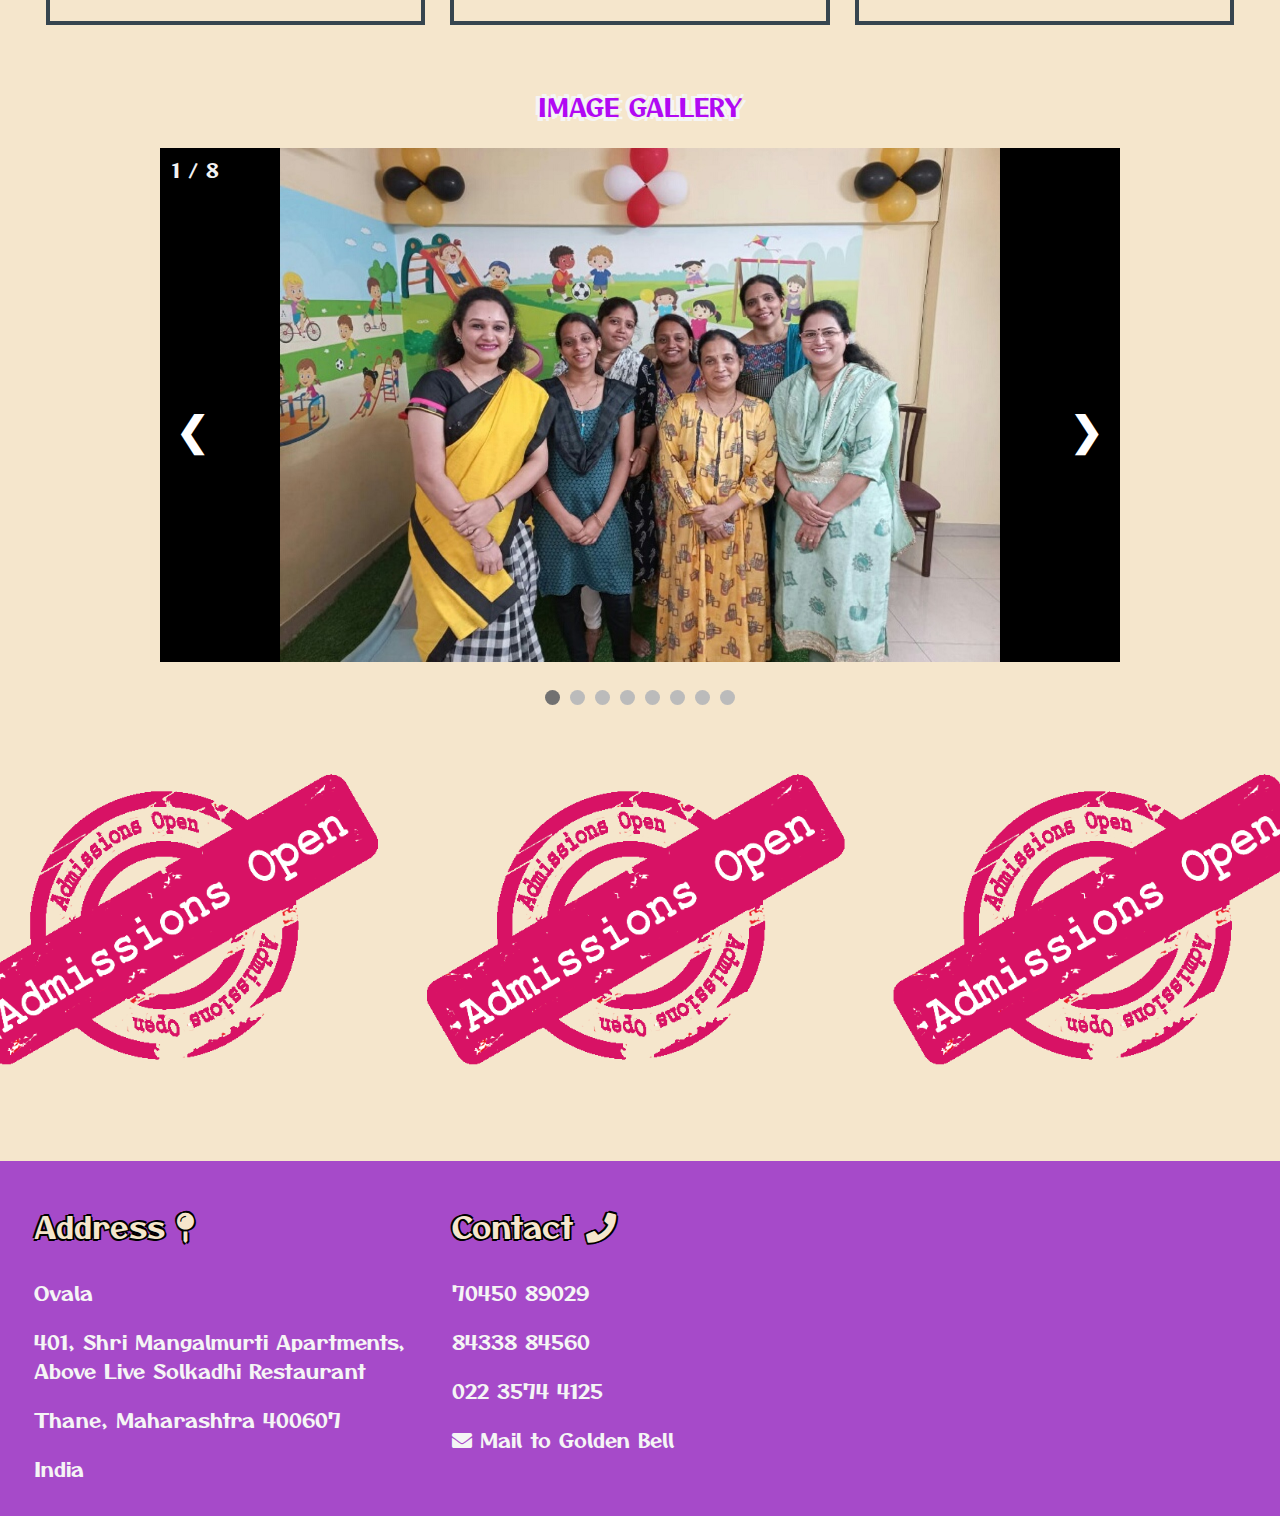
==== commit 4233848e: "Update index.html" ====
--- a/index.html
+++ b/index.html
@@ -43,7 +43,6 @@
             in bringing about a positive change in the society through imbibed values like 
             perseverance, hardwork, sincerity and dedication towards a specific goal, i.e., 
             building a strong and progressive nation.</p>
-         </center>
       </div>
    </div>
 
@@ -157,12 +156,36 @@
       <p class = "heading">IMAGE GALLERY</p>
       <div class = "slideshow-container ">
          <div class = "mySlides fade">
-            <div class = "numbertext">1 / 2</div>
+            <div class = "numbertext">1 / 8</div>
             <img class = "c_img" src = "images/1.jpeg">
          </div>
          <div class = "mySlides fade">
-            <div class = "numbertext">2 / 2</div>
+            <div class = "numbertext">2 / 8</div>
             <img class = "c_img" src = "images/2.jpeg">
+         </div>
+         <div class = "mySlides fade">
+            <div class = "numbertext">3 / 8</div>
+            <img class = "c_img" src = "images/3.jpg">
+         </div>
+         <div class = "mySlides fade">
+            <div class = "numbertext">4 / 8</div>
+            <img class = "c_img" src = "images/4.jpeg">
+         </div>
+         <div class = "mySlides fade">
+            <div class = "numbertext">5 / 8</div>
+            <img class = "c_img" src = "images/5.jpeg">
+         </div>
+         <div class = "mySlides fade">
+            <div class = "numbertext">6 / 8</div>
+            <img class = "c_img" src = "images/6.jpeg">
+         </div>
+         <div class = "mySlides fade">
+            <div class = "numbertext">7 / 8</div>
+            <img class = "c_img" src = "images/7.jpeg">
+         </div>
+         <div class = "mySlides fade">
+            <div class = "numbertext">8 / 8</div>
+            <img class = "c_img" src = "images/8.jpeg">
          </div>
          <a class = "prev" onclick = "plusSlides(-1)">&#10094;</a>
          <a class = "next" onclick = "plusSlides(1)">&#10095;</a>
@@ -173,6 +196,12 @@
       <div style = "text-align:center">
          <span class = "dot" onclick = "currentSlide(1)"></span> 
          <span class = "dot" onclick = "currentSlide(2)"></span>  
+         <span class = "dot" onclick = "currentSlide(3)"></span>  
+         <span class = "dot" onclick = "currentSlide(4)"></span>  
+         <span class = "dot" onclick = "currentSlide(5)"></span>  
+         <span class = "dot" onclick = "currentSlide(6)"></span>  
+         <span class = "dot" onclick = "currentSlide(7)"></span>  
+         <span class = "dot" onclick = "currentSlide(8)"></span>
       </div>
    </div>
 
--- a/css.css
+++ b/css.css
@@ -329,7 +329,7 @@
 {
    width : 72%;
    padding : 1%;
-   background-image : linear-gradient(to right, #fccd04, #a64ac9, #17e9e0);
+   background-image : linear-gradient(to right, #fccd04, #c962f0, #17e9e0);
    color : black;
 }
 
@@ -559,7 +559,7 @@
       padding : 20px;
       border : 1px solid #888;
       width : 80%;
-      background-image : linear-gradient(to right, #fccd04, #a64ac9, #17e9e0);
+      background-image : linear-gradient(to right, #fccd04, #c962f0, #17e9e0);
       color : black;
       font-size : 68%;
    }
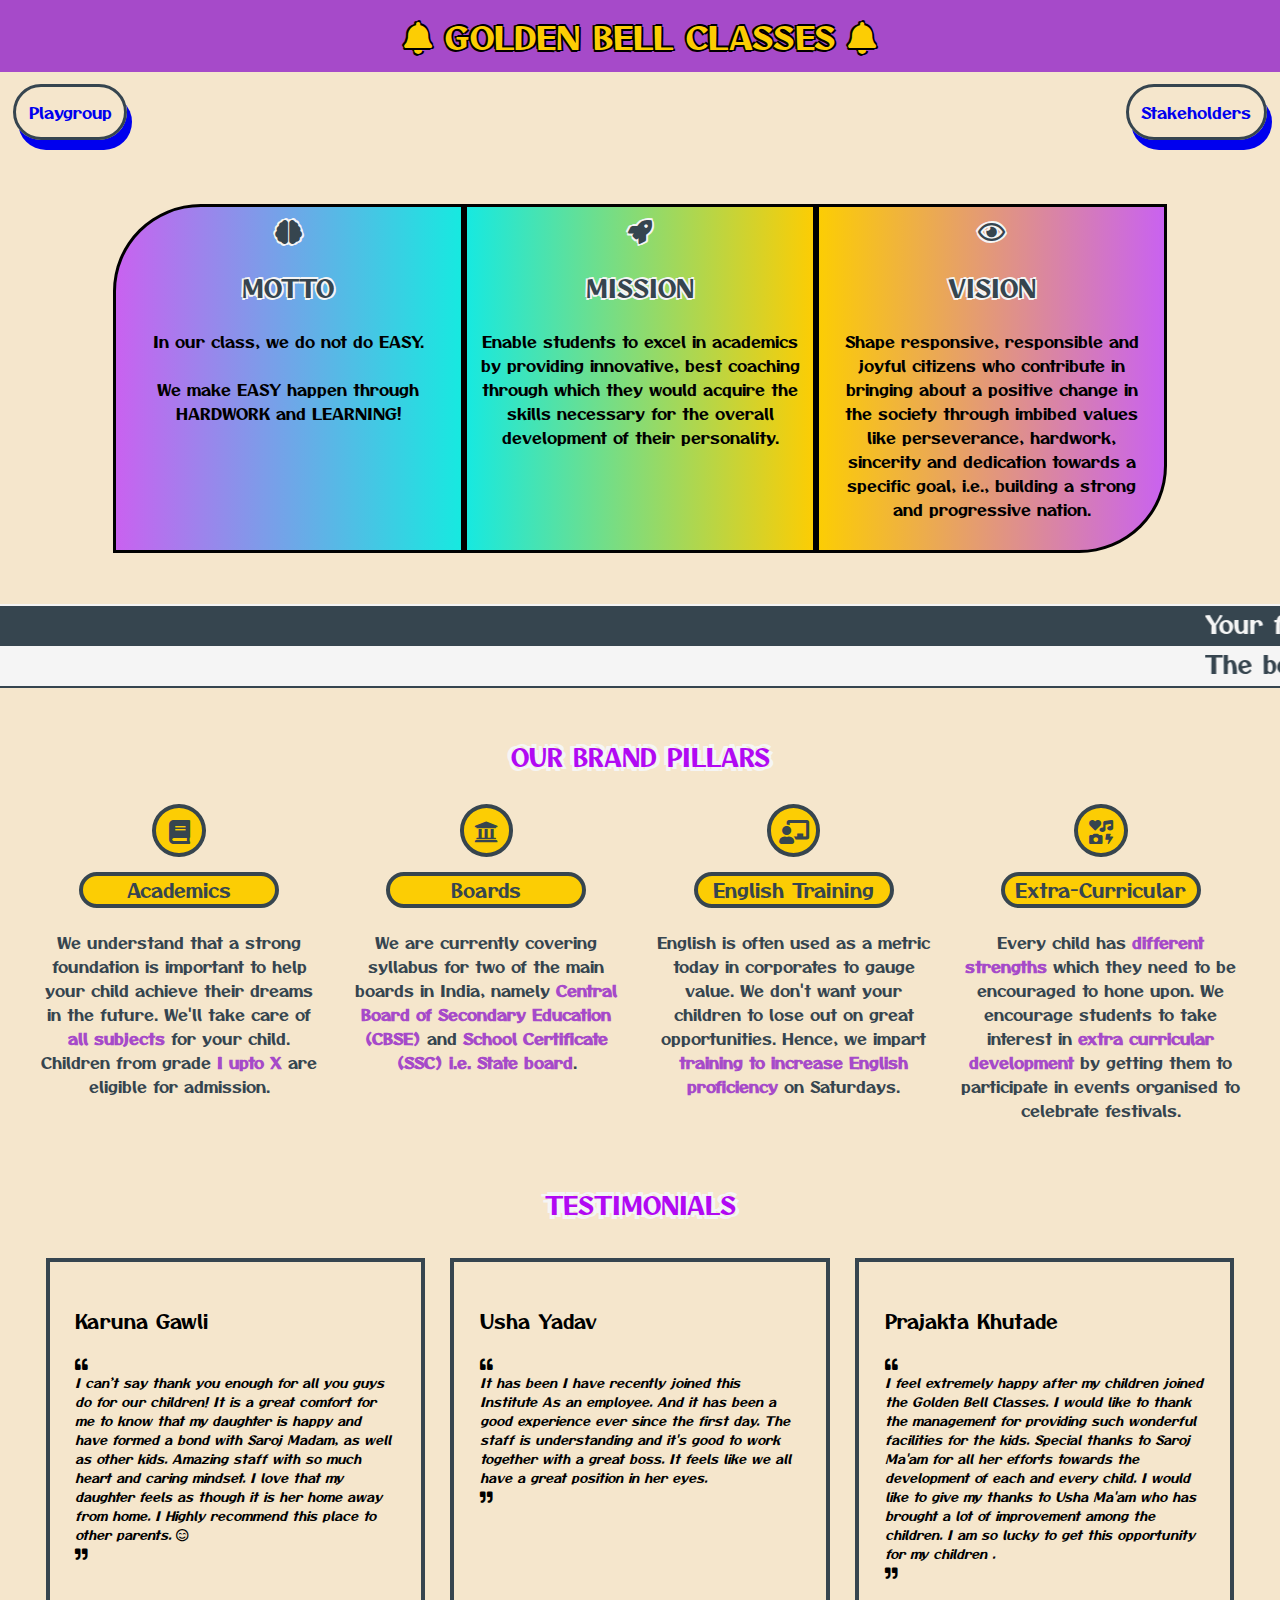
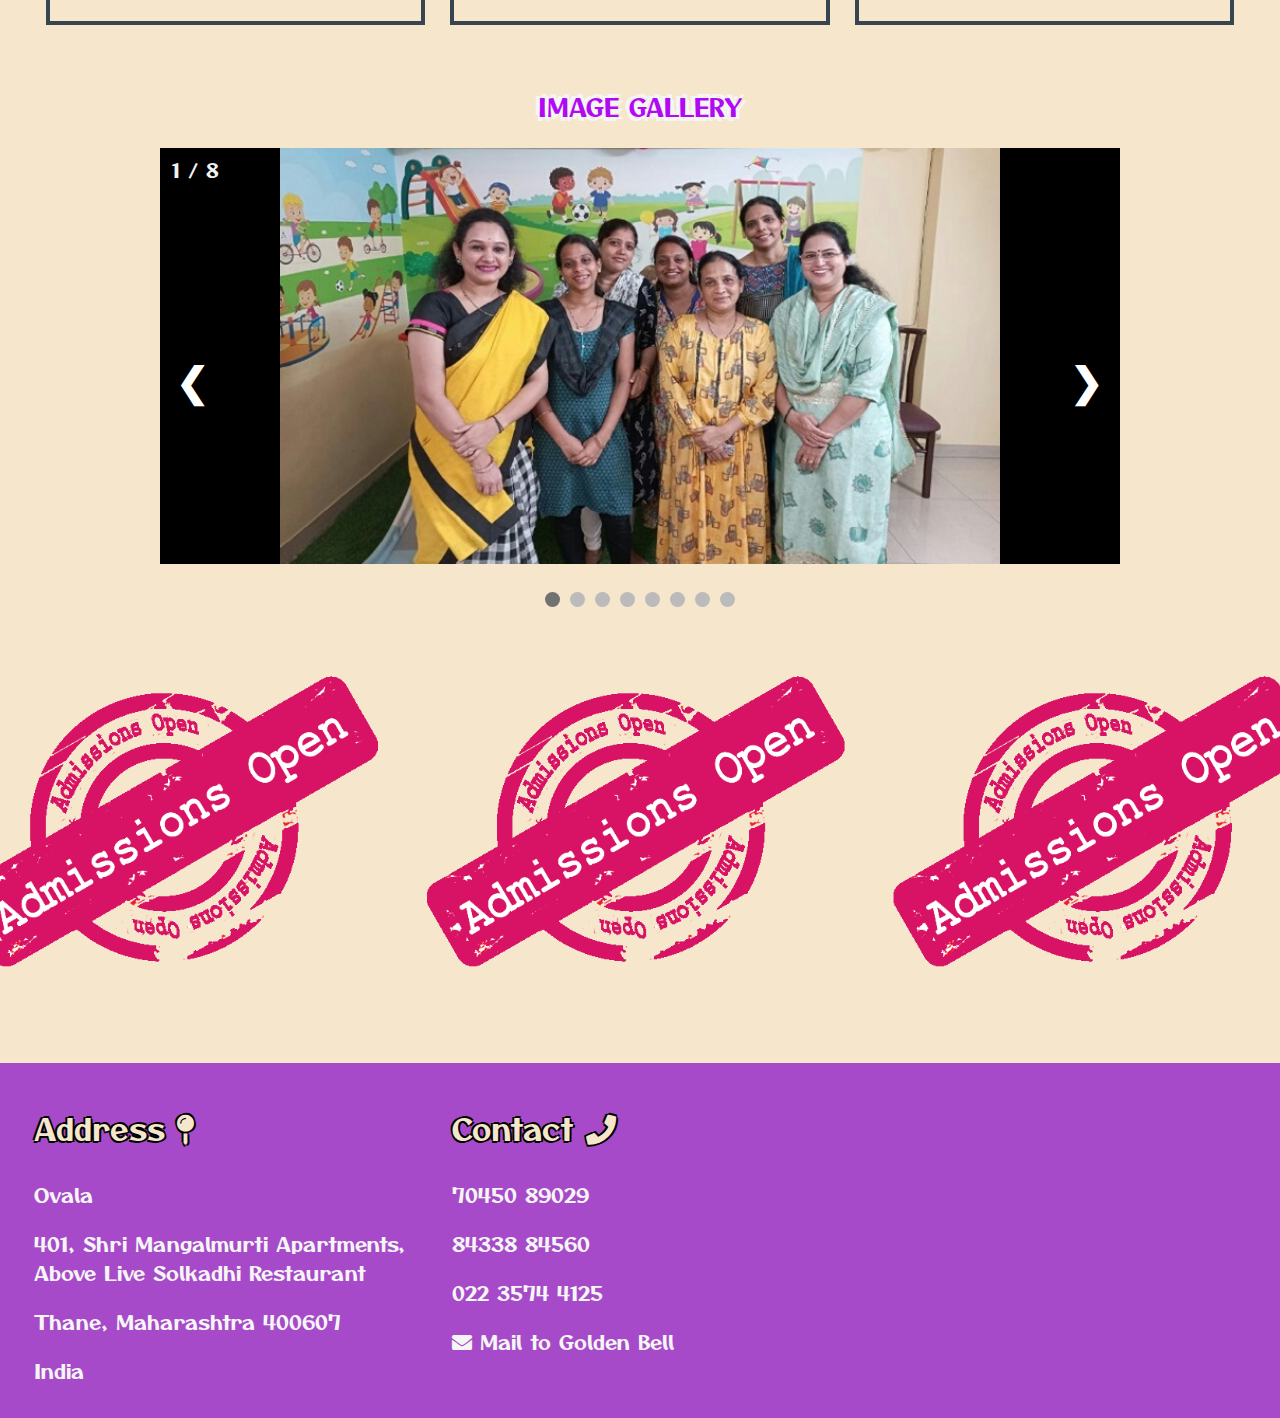
==== commit da1f6591: "Update index.html" ====
--- a/index.html
+++ b/index.html
@@ -215,7 +215,7 @@
       <div class = "card">
          <p class = "headend">Contact <i class = "fas fa-phone"></i></p>
 			<p><a href = "tel:7045089029">70450 89029</a></p><p><a href = "tel:8433884560">84338 84560</a></p><p><a href = "tel:02235744125">022 3574 4125</a></p>
-         <p><i class="fas fa-envelope"></i> <a href = "mailto:goldenbelldaycareandplaygroup@gmail.com">Mail to Golden Bell</a></p>
+         <p><i class="fas fa-envelope"></i> <a href = "mailto:goldenbellclasses@gmail.com">Mail to Golden Bell</a></p>
       </div>
       <div class = "card">
          <iframe src = "https://www.google.com/maps/embed?pb=!1m18!1m12!1m3!1d3766.160521909368!2d72.95755471421589!3d19.27538435068539!2m3!1f0!2f0!3f0!3m2!1i1024!2i768!4f13.1!3m3!1m2!1s0x3be7bbc7b26013ed%3A0x28a0ccb0f6b47ded!2sGolden%20Bell%20Classes!5e0!3m2!1sen!2sin!4v1629604519182!5m2!1sen!2sin" style = "border:0;" allowfullscreen = "" loading = "lazy"></iframe>
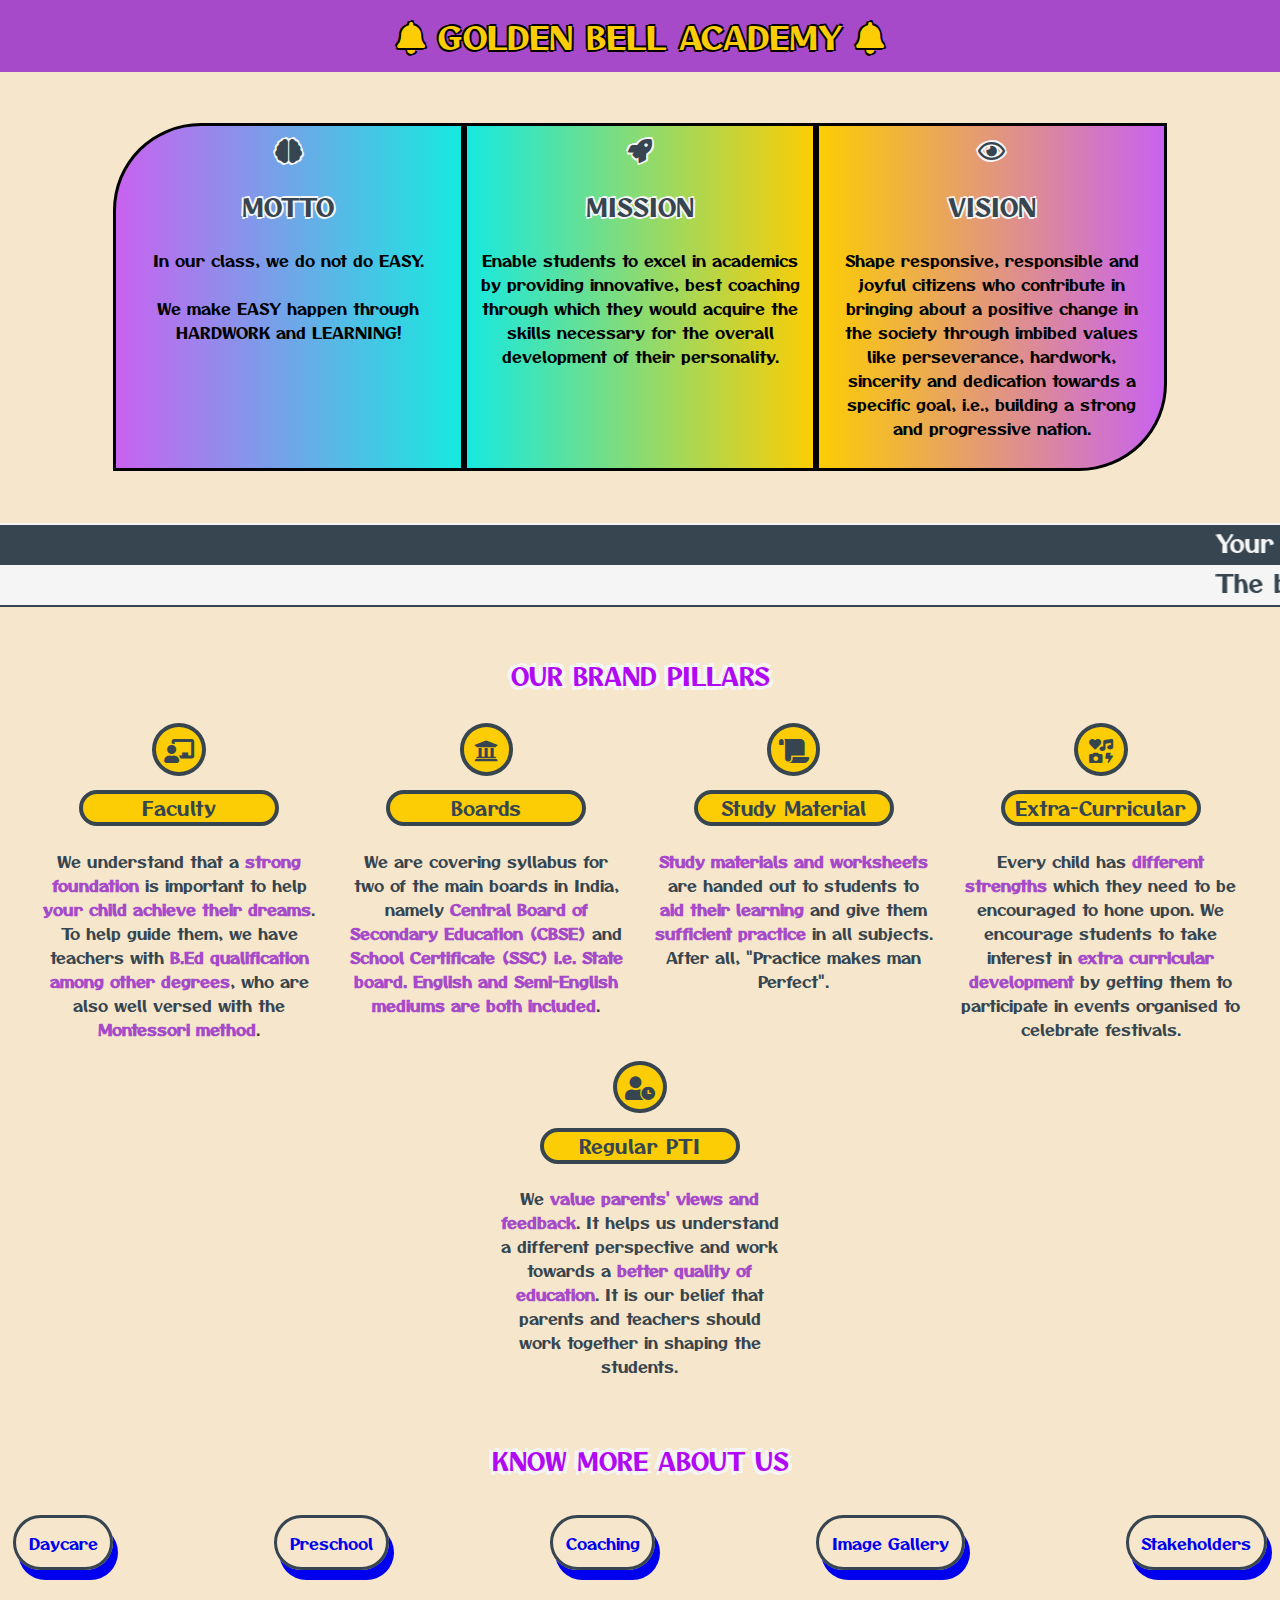
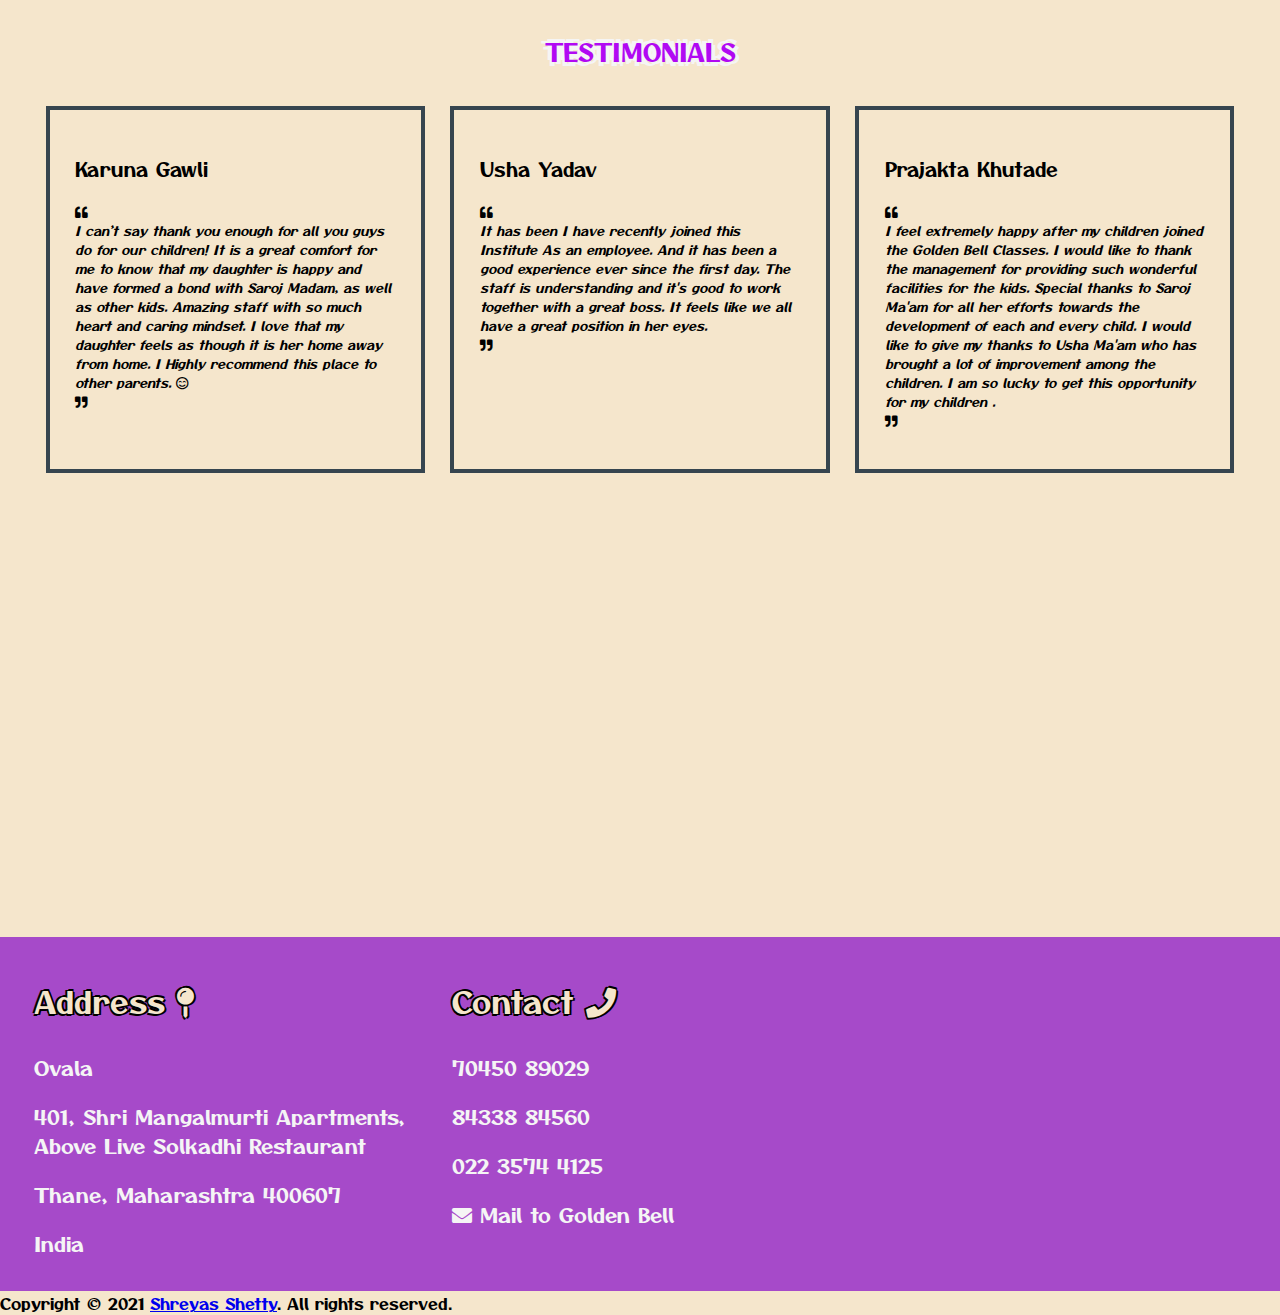
==== commit 6c6ae436: "Update index.html" ====
--- a/index.html
+++ b/index.html
@@ -10,16 +10,11 @@
    <link rel = "preconnect" href = "https://fonts.gstatic.com" crossorigin>
    <link href = "https://fonts.googleapis.com/css2?family=Otomanopee+One&display=swap" rel = "stylesheet">
    <link rel = "shortcut icon" href = "images/favicon.png" type="image/png">
-   <title>Golden Bell Classes</title>
+   <title>Golden Bell Academy</title>
 </head>
 <body>
    <div id = "nav">
-      <i class = "fas fa-bell"></i> GOLDEN BELL CLASSES <i class = "fas fa-bell"></i>
-   </div>
-
-   <div id = "buttons">
-      <a href = "https://golden-bell-daycare-and-playgroup.business.site/" style = "float : left;">Playgroup</a>
-      <a href = "members.html" style = "float : right;">Stakeholders</a>
+      <i class = "fas fa-bell"></i> GOLDEN BELL ACADEMY <i class = "fas fa-bell"></i>
    </div>
 
    <div class = "container" id = "m_v">
@@ -63,31 +58,32 @@
       <p class = "heading">OUR BRAND PILLARS</p>
       <div id = "what_we_offer">
          <div class = "offers">
-            <div class = "offer_icon"><i class = "fas fa-book"></i></div>
-            <p class = "offer_title">Academics</p>
+            <div class = "offer_icon"><i class = "fas fa-chalkboard-teacher"></i></div>
+            <p class = "offer_title">Faculty</p>
             <div class = "offer_content">
-               We understand that a strong foundation is important to help your child achieve 
-               their dreams in the future. We'll take care of <strong>all subjects</strong> for 
-               your child. Children from grade <strong>I upto X</strong> are eligible for 
-               admission.
+               We understand that a <strong>strong foundation</strong> is important to help 
+               <strong>your child achieve their dreams</strong>. To help guide them, we have 
+               teachers with <strong>B.Ed qualification among other degrees</strong>, who are 
+               also well versed with the <strong>Montessori method</strong>.
             </div>
          </div>
          <div class = "offers">
             <div class = "offer_icon"><i class = "fas fa-university"></i></div>
             <p class = "offer_title">Boards</p>
             <div class = "offer_content">
-               We are currently covering syllabus for two of the main boards in India, namely 
+               We are covering syllabus for two of the main boards in India, namely 
                <strong>Central Board of Secondary Education (CBSE)</strong> and <strong>School 
-               Certificate (SSC) i.e. State board</strong>.
+               Certificate (SSC) i.e. State board. English and Semi-English mediums are both 
+               included</strong>.
             </div>
          </div>
          <div class = "offers">
-            <div class = "offer_icon"><i class = "fas fa-chalkboard-teacher"></i></div>
-            <p class = "offer_title">English Training</p>
+            <div class = "offer_icon"><i class = "fas fa-scroll"></i></div>
+            <p class = "offer_title">Study Material</p>
             <div class = "offer_content">
-               English is often used as a metric today in corporates to gauge value. We don't 
-               want your children to lose out on great opportunities. Hence, we impart <strong>
-               training to increase English proficiency</strong> on Saturdays.
+              <strong>Study materials and worksheets</strong> are handed out to students to 
+              <strong>aid their learning</strong> and give them <strong>sufficient 
+               practice</strong> in all subjects. After all, "Practice makes man Perfect".
             </div>
          </div>
          <div class = "offers">
@@ -100,6 +96,27 @@
                to celebrate festivals.
             </div>
          </div>
+         <div class = "offers">
+            <div class = "offer_icon"><i class = "fas fa-user-clock"></i></div>
+            <p class = "offer_title">Regular PTI</p>
+            <div class = "offer_content">
+               We <strong>value parents' views and feedback</strong>. It helps us understand a 
+               different perspective and work towards a <strong>better quality of 
+               education</strong>. It is our belief that parents and teachers should work 
+               together in shaping the students.
+            </div>
+         </div>
+      </div>
+   </div>
+
+   <div class = "container">
+      <p class = "heading">KNOW MORE ABOUT US</p>
+      <div id = "buttons">
+         <a href = "daycare.html">Daycare</a>
+         <a href = "preschool.html">Preschool</a>
+         <a href = "coaching.html">Coaching</a>
+         <a href = "gallery.html">Image Gallery</a>
+         <a href = "members.html">Stakeholders</a>
       </div>
    </div>
 
@@ -152,59 +169,6 @@
       </div>
    </div>
 
-   <div class = "container">
-      <p class = "heading">IMAGE GALLERY</p>
-      <div class = "slideshow-container ">
-         <div class = "mySlides fade">
-            <div class = "numbertext">1 / 8</div>
-            <img class = "c_img" src = "images/1.jpeg">
-         </div>
-         <div class = "mySlides fade">
-            <div class = "numbertext">2 / 8</div>
-            <img class = "c_img" src = "images/2.jpeg">
-         </div>
-         <div class = "mySlides fade">
-            <div class = "numbertext">3 / 8</div>
-            <img class = "c_img" src = "images/3.jpg">
-         </div>
-         <div class = "mySlides fade">
-            <div class = "numbertext">4 / 8</div>
-            <img class = "c_img" src = "images/4.jpeg">
-         </div>
-         <div class = "mySlides fade">
-            <div class = "numbertext">5 / 8</div>
-            <img class = "c_img" src = "images/5.jpeg">
-         </div>
-         <div class = "mySlides fade">
-            <div class = "numbertext">6 / 8</div>
-            <img class = "c_img" src = "images/6.jpeg">
-         </div>
-         <div class = "mySlides fade">
-            <div class = "numbertext">7 / 8</div>
-            <img class = "c_img" src = "images/7.jpeg">
-         </div>
-         <div class = "mySlides fade">
-            <div class = "numbertext">8 / 8</div>
-            <img class = "c_img" src = "images/8.jpeg">
-         </div>
-         <a class = "prev" onclick = "plusSlides(-1)">&#10094;</a>
-         <a class = "next" onclick = "plusSlides(1)">&#10095;</a>
-      </div>
-      
-      <br>
-      
-      <div style = "text-align:center">
-         <span class = "dot" onclick = "currentSlide(1)"></span> 
-         <span class = "dot" onclick = "currentSlide(2)"></span>  
-         <span class = "dot" onclick = "currentSlide(3)"></span>  
-         <span class = "dot" onclick = "currentSlide(4)"></span>  
-         <span class = "dot" onclick = "currentSlide(5)"></span>  
-         <span class = "dot" onclick = "currentSlide(6)"></span>  
-         <span class = "dot" onclick = "currentSlide(7)"></span>  
-         <span class = "dot" onclick = "currentSlide(8)"></span>
-      </div>
-   </div>
-
    <div class = "container" id = "admission"></div>
 
    <div id = "end">
@@ -222,45 +186,8 @@
       </div>
    </div>
 
-   <script>
-      var slideIndex = 1;
-
-      showSlides(slideIndex);
-      
-      function plusSlides(n) 
-      {
-         showSlides(slideIndex += n);
-      }
-      
-      function currentSlide(n) 
-      {
-         showSlides(slideIndex = n);
-      }
-      
-      function showSlides(n) 
-      {
-         var i;
-         var slides = document.getElementsByClassName("mySlides");
-         var dots = document.getElementsByClassName("dot");
-         if (n > slides.length) 
-         {
-            slideIndex = 1;
-         }    
-         if (n < 1) 
-         {
-            slideIndex = slides.length;
-         }
-         for (i = 0; i < slides.length; i++) 
-         {
-            slides[i].style.display = "none";  
-         }
-         for (i = 0; i < dots.length; i++) 
-         {
-            dots[i].className = dots[i].className.replace(" active", "");
-         }
-         slides[slideIndex-1].style.display = "block";  
-         dots[slideIndex-1].className += " active";
-      }
-   </script>
+   <div id = "copyright">
+      Copyright &copy; 2021 <a href = "https://www.linkedin.com/in/shreyas-shetty-1a6165212">Shreyas Shetty</a>. All rights reserved.
+   </div>
 </body>
 </html>
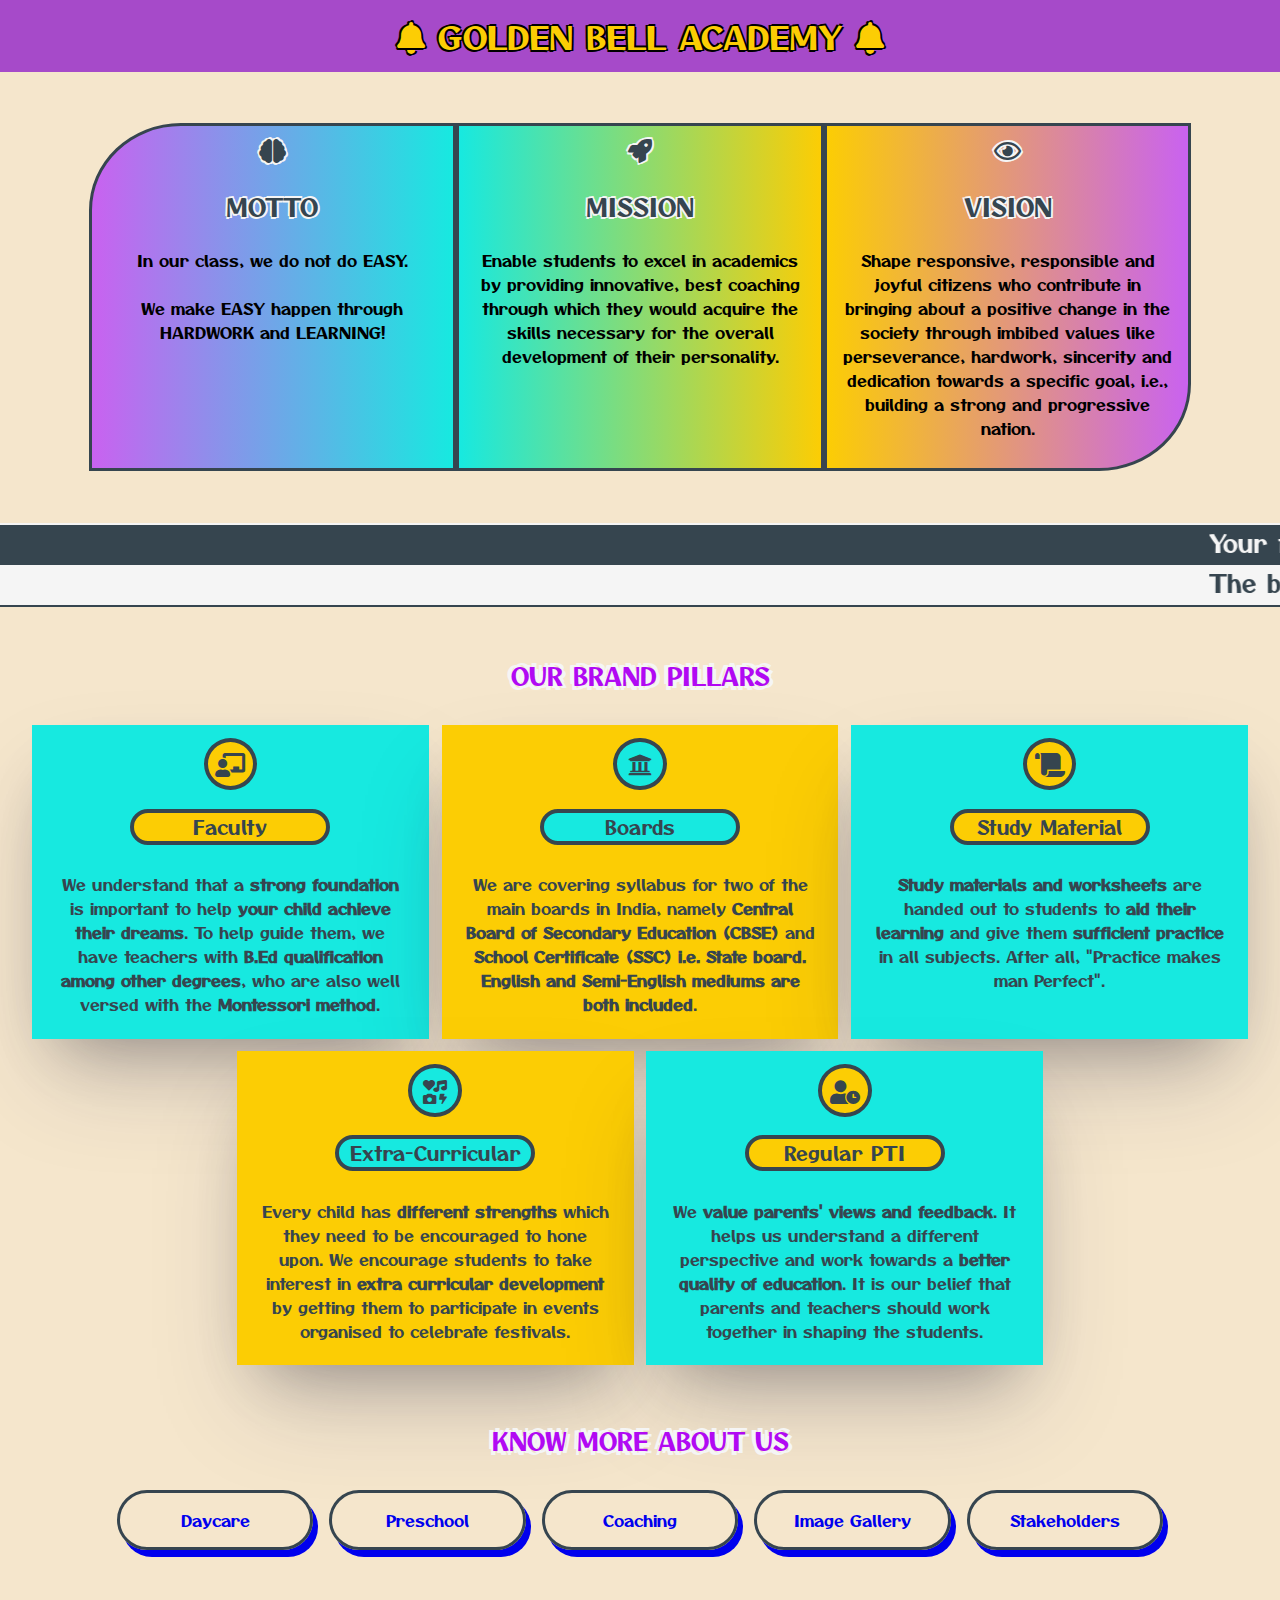
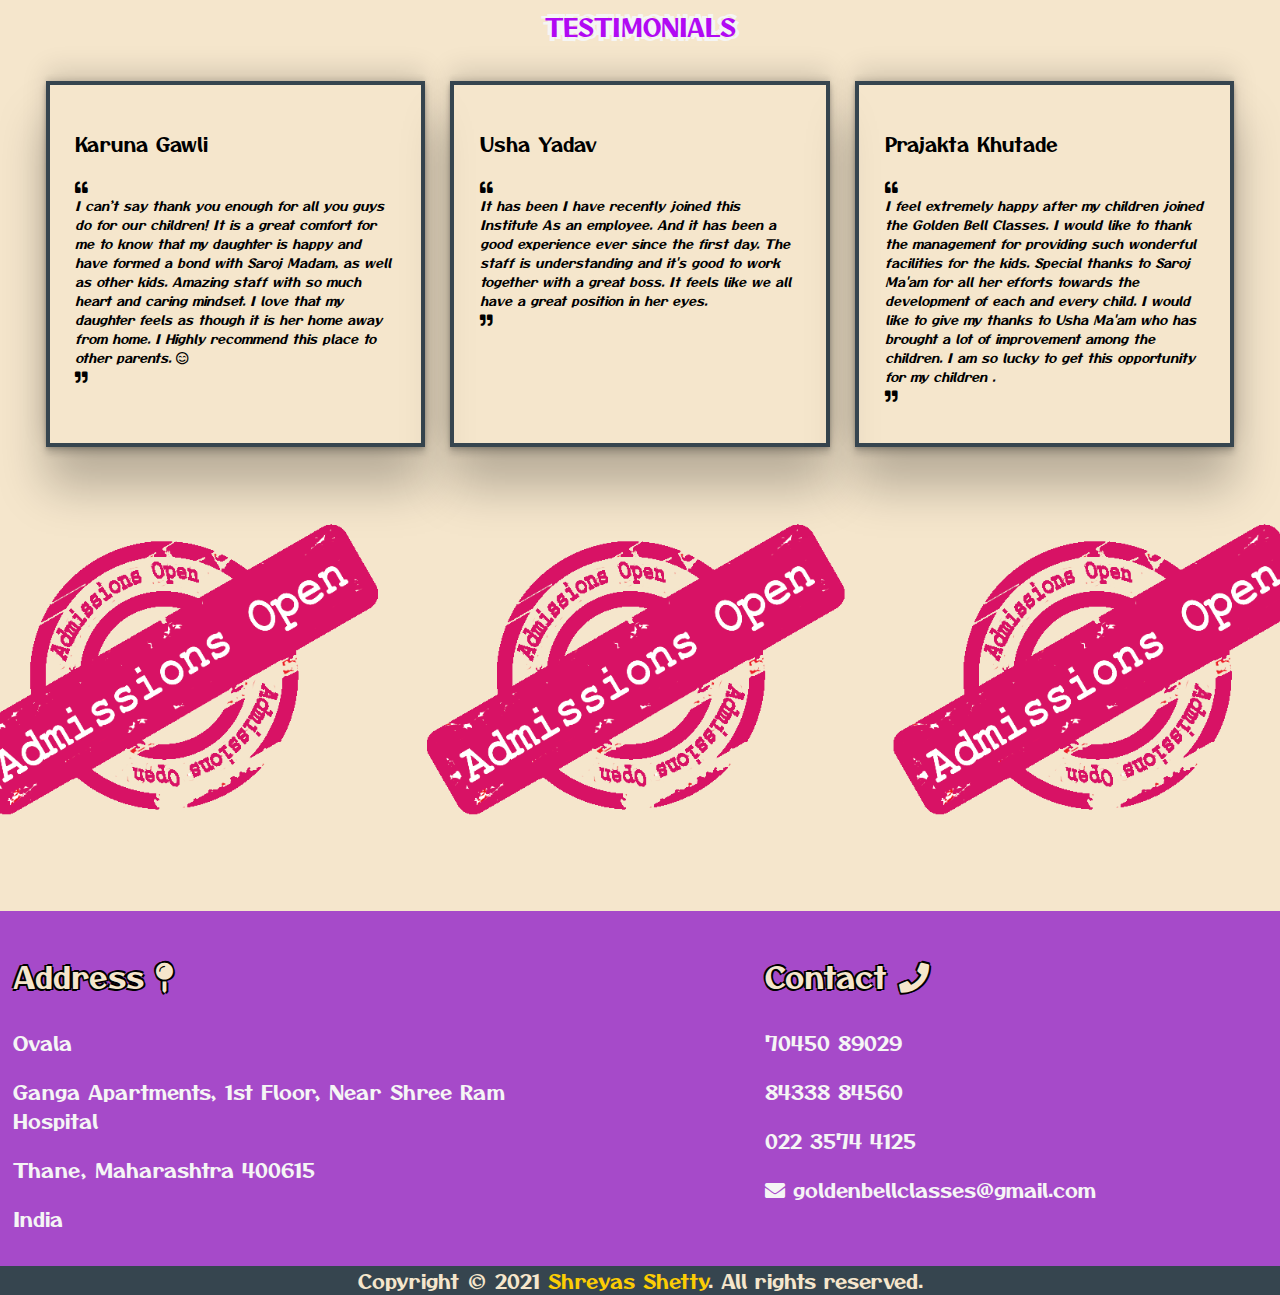
==== commit 19808278: "Update index.html" ====
--- a/index.html
+++ b/index.html
@@ -174,16 +174,16 @@
    <div id = "end">
       <div class = "card">
          <p class = "headend">Address <i class = "fas fa-map-pin"></i></p>
-         <p>Ovala</p><p>401, Shri Mangalmurti Apartments, Above Live Solkadhi Restaurant</p><p>Thane, Maharashtra 400607</p><p>India</p>
+         <p>Ovala</p><p>Ganga Apartments, 1st Floor, Near Shree Ram Hospital</p><p>Thane, Maharashtra 400615</p><p>India</p>
       </div>
       <div class = "card">
          <p class = "headend">Contact <i class = "fas fa-phone"></i></p>
 			<p><a href = "tel:7045089029">70450 89029</a></p><p><a href = "tel:8433884560">84338 84560</a></p><p><a href = "tel:02235744125">022 3574 4125</a></p>
-         <p><i class="fas fa-envelope"></i> <a href = "mailto:goldenbellclasses@gmail.com">Mail to Golden Bell</a></p>
+         <p><i class="fas fa-envelope"></i> <a href = "mailto:goldenbellclasses@gmail.com">goldenbellclasses@gmail.com</a></p>
       </div>
-      <div class = "card">
+      <!-- <div class = "card">
          <iframe src = "https://www.google.com/maps/embed?pb=!1m18!1m12!1m3!1d3766.160521909368!2d72.95755471421589!3d19.27538435068539!2m3!1f0!2f0!3f0!3m2!1i1024!2i768!4f13.1!3m3!1m2!1s0x3be7bbc7b26013ed%3A0x28a0ccb0f6b47ded!2sGolden%20Bell%20Classes!5e0!3m2!1sen!2sin!4v1629604519182!5m2!1sen!2sin" style = "border:0;" allowfullscreen = "" loading = "lazy"></iframe>
-      </div>
+      </div> -->
    </div>
 
    <div id = "copyright">
--- a/css.css
+++ b/css.css
@@ -11,11 +11,11 @@
    text-shadow : -1px 2px 0 #000, 2px 1px 0 #000, 1px -2px 0 #000, -2px -1px 0 #000;
 }
 
-iframe
+/* iframe
 {
    width : 100%;
    height : 100%;
-}
+} */
 
 .headend, .m_v_title, .m_v_card i, marquee, .heading, .test_name  { font-size : 2em; }
 
@@ -27,8 +27,8 @@
 {
    text-align : center;
    padding : 1%;
-   border : 3px solid black;
-   width : 28em;
+   border : 3px solid #36454f;
+   width : 29em;
 }
 
 .m_v_title, .m_v_card i
@@ -51,161 +51,29 @@
    border : 4px solid #36454f;
    width : 25%;
    margin : 1%;
-}
-
-.slideshow-container 
-{
-   width : 75%;
-   position : relative;
-   margin : auto;
-   background-color : black;
-}
-
-.mySlides { display : none; }
-
-.fade 
-{
-   -webkit-animation-name : fade;
-   -webkit-animation-duration : 1.5s;
-   animation-name : fade;
-   animation-duration : 1.5s;
-}
-
-.c_img 
-{ 
-   vertical-align : middle;
-   margin-left : 12.5%; 
-   width : 75%;
-}
-
-.numbertext 
-{
-   color : #f2f2f2;
-   font-size : 2em;
-   padding : 8px 12px;
-   position : absolute;
-   top : 0;
-}
-
-.prev, .next 
-{
-   cursor : pointer;
-   position : absolute;
-   top : 50%;
-   width : auto;
-   padding : 16px;
-   margin-top : -22px;
-   color : white;
-   font-weight : bold;
-   font-size : 40px;
-   transition : 0.6s ease;
-   border-radius : 0 3px 3px 0;
-   user-select : none;
-}
-
-.next 
-{
-   right : 0;
-   border-radius : 3px 0 0 3px;
-}
-
-.prev:hover, .next:hover { background-color : rgba(0, 0, 0, 0.8); }
-
-.dot 
-{
-   cursor : pointer;
-   height : 15px;
-   width : 15px;
-   margin : 0 2px;
-   background-color : #bbb;
-   border-radius : 50%;
-   display : inline-block;
-   transition : background-color 0.6s ease;
-}
-
-.active, .dot:hover { background-color : #717171; }
-
-.card { width : 30%; }
-
-.directors 
-{
-   width : 22%;
-   background-image : linear-gradient(to right, #a64ac9 , #fccd04);
-   border : 2px solid whitesmoke;
+   box-shadow : rgba(0, 0, 0, 0.25) 0px 40px 45px, rgba(0, 0, 0, 0.12) 0px -12px 24px, rgba(0, 0, 0, 0.12) 0px 2px 3px, rgba(0, 0, 0, 0.17) 0px 6px 7px, rgba(0, 0, 0, 0.09) 0px -3px 5px;
+}
+
+.card { width : 40%; }
+
+.offers
+{
+   width : 29%;
+   color : #36454f;
+   margin : 1%;
    padding : 1%;
    text-align : center;
-}
-
-.dp 
-{
-   border-radius : 50%;
-   width : 75%;
-}
-
-.man_name 
-{
-   font-size : 1.65em;
-   text-shadow : -1px 2px 0 #000, 2px 1px 0 #000, 1px -2px 0 #000, -2px -1px 0 #000;
-   color : #f5e6cc;
-   text-align : center;
-}
-
-.bn
-{
-   background-image : linear-gradient(135deg, #fccd04, #a64ac9);
-   box-sizing : border-box;
-   color : #ffffff;
-   display : block;
-   font-size : 190%;
-   font-weight : 600;
-   padding : 4px;
-   position : relative;
-   width : 7em;
-   z-index : 2;
-   margin : auto;
-}
- 
-.bn:hover { color : #fff; }
- 
-.bn .bn_span 
-{
-   align-items : center;
-   background : #0e0e10;
-   border-radius : 6px;
-   display : flex;
-   justify-content : center;
-   height : 100%;
-   transition : background 0.5s ease;
-   width : 100%;
-}
- 
-.bn:hover .bn_span { background : transparent; }
-
-.teachers 
-{
-   box-shadow : rgba(17, 17, 26, 0.1) 0px 8px 24px, rgba(17, 17, 26, 0.1) 0px 16px 56px, rgba(17, 17, 26, 0.1) 0px 24px 80px;
-   width : 23%;
-   margin : 1%;
-   text-align : center;
-}
-
-.teachers:nth-child(even) { background-image : linear-gradient(#fccd04, #17e9e0); }
-
-.teachers:nth-child(odd) { background-image : linear-gradient(#17e9e0, #fccd04); }
-
-.teachers h1
-{
-   width : 100%;
-   background-color : #d2042d;
-   font-size : 2em;
-}
-
-.offers
-{
-   width : 23%;
-   color : #36454f;
-   margin : 0.25%;
-   text-align : center;
+   box-shadow : rgba(50, 50, 93, 0.25) 0px 50px 100px -20px, rgba(0, 0, 0, 0.3) 0px 30px 60px -30px;
+}
+
+.offers:nth-child(even)
+{
+   background-color : #fccd04;
+}
+
+.offers:nth-child(odd)
+{
+   background-color : #17e9e0;
 }
 
 .offer_title
@@ -215,18 +83,22 @@
    border : 4px solid;
    border-radius : 20px;
    font-size : 1.35em;
+}
+
+.offers:nth-child(odd) .offer_icon, .offers:nth-child(odd) .offer_title
+{
    background-color : #fccd04;
+}
+
+.offers:nth-child(even) .offer_icon, .offers:nth-child(even) .offer_title
+{
+   background-color : #17e9e0;
 }
 
 .offer_content
 {
    padding : 2.5%;
    font-size : 1.25em;
-}
-
-.offer_content strong
-{
-   color : #a64ac9;
 }
 
 .offer_icon 
@@ -238,7 +110,6 @@
    padding : 0.2em;
    border-radius : 50%;
    border : 4px solid #36454f;
-   background-color : #fccd04;
 }
 
 #what_we_offer
@@ -246,9 +117,8 @@
    display : flex;
    justify-content : center;
    flex-wrap : wrap;
-}
-
-#modal { display : none; }
+   margin-top : 2%;
+}
 
 #nav 
 {
@@ -266,18 +136,21 @@
 #buttons 
 {
    display : flex;
-   justify-content : space-between;
+   justify-content : center;
+   flex-wrap : wrap;
+}
+
+#buttons a 
+{
+   text-align : center;
+   width : 10em;
    font-size : 1.5em;
-}
-
-#buttons a 
-{
-   padding : 1%;
+   padding : 1em;
    text-decoration : none;
-   margin : 1%;
+   margin : 0.5em;
    border : 3px solid #36454f;
    border-radius : 45px;
-   box-shadow : 5px 10px;
+   box-shadow : 10px 12px;
    animation : blink 5.0s linear infinite;
    -webkit-animation : blink 5.0s linear infinite;
    -moz-animation : blink 5.0s linear infinite;
@@ -285,6 +158,12 @@
    -o-animation : blink 5.0s linear infinite;
 }
 
+#buttons a:active 
+{
+   box-shadow : 0 5px;
+   transform : translateY(4px);
+}
+
 #m_v 
 {
    display : flex;
@@ -312,41 +191,32 @@
    margin-top : 5%;
    padding : 1%;
    display : flex;
-   justify-content : space-around;
+   justify-content : space-between;
    color : whitesmoke;
    font-size : 175%;
    background-color : #a64ac9;
 }
 
-#faculty 
-{
-   display : flex;
-   justify-content : space-evenly;
-   flex-wrap : wrap;
-}
-
-#txt 
-{
-   width : 72%;
-   padding : 1%;
-   background-image : linear-gradient(to right, #fccd04, #c962f0, #17e9e0);
-   color : black;
-}
-
-#txt .man_name { font-size : 2em; }
-
-#para
-{
-   padding : 1%;
-   font-size : 145%;
-}
-
 #end a
 {
    text-decoration : none;
    color : whitesmoke;
 }
 
+#copyright
+{
+   text-align : center;
+   background-color : #36454f;
+   color : #f5e6cc;
+   font-size : 175%;
+}
+
+#copyright a
+{
+   color : #fccd04;
+   text-decoration : none;
+}
+
 @keyframes blink 
 {
    0% 
@@ -376,7 +246,8 @@
    }
 }
 
-@-webkit-keyframes blink {
+@-webkit-keyframes blink 
+{
    0% 
    {
       background-color : #fccd04;
@@ -404,39 +275,32 @@
    }
 }
 
-@-webkit-keyframes fade 
-{
-  from { opacity : .4 } 
-  to { opacity : 1 }
-}
-
-@keyframes fade 
-{
-  from { opacity : .4 } 
-  to { opacity : 1 }
-}
-
 @media screen and (max-width: 1500px)
 {
    #nav { font-size : 2em; }
 
-   .m_v_card { width : 20em; }
-
-   .teachers h1, .headend, .m_v_title, .m_v_card i, marquee, .heading, .test_name, .offer_icon  { font-size : 1.5em; }
+   .m_v_card { width : 21em; }
+
+   .headend, .m_v_title, .m_v_card i, marquee, .heading, .test_name, .offer_icon  { font-size : 1.5em; }
 
    .offer_icon { width : 1.5em; }
 
-   .m_v_body, .test_body, #buttons, .offer_content { font-size : 1em; }
+   .m_v_body, .test_body, .offer_content { font-size : 1em; }
+
+   #buttons a 
+   {
+      padding : 0.95em;
+      font-size : 1em;
+      box-shadow : 5px 7px;
+   }
 
    .offers { margin : 0.5%; }
 
-   #end, .bn { font-size : 125%; }
-
-   #para { font-size : 97%; }
+   #end, #copyright { font-size : 125%; }
 
    #admission { height : 336px; }
 
-   .man_name, .numbertext, .offer_title { font-size : 1.2em; }
+   .offer_title { font-size : 1.2em; }
 }
 
 @media screen and (max-width: 1100px)
@@ -445,15 +309,13 @@
 
    .m_v_card { width : 15em;}
 
-   .m_v_title, .m_v_card i, marquee, .heading, .test_body, .offer_icon, .teachers h1 { font-size : 1em; }
+   .m_v_title, .m_v_card i, marquee, .heading, .test_body, .offer_icon { font-size : 1em; }
    
-   .m_v_body, #buttons, .offer_content { font-size : 0.75em; }
-   
-   #txt .man_name { font-size : 200%; }
-
-   #end { font-size : 90%; }
-
-   #testimonials, #para { font-size : 70%; }
+   .m_v_body, .offer_content { font-size : 0.75em; }
+
+   #end, #copyright { font-size : 90%; }
+
+   #testimonials { font-size : 70%; }
 
    .testimony 
    {
@@ -464,61 +326,49 @@
 
    #admission { height : 250px; }
 
-   .man_name, .bn, .offer_title { font-size : 0.89em; }
+   .offer_title, #buttons { font-size : 0.89em; }
 
    #buttons a, .m_v_card { border-width : 2px; }
 
    #buttons a
    {
-      box-shadow : 3px 6px;
+      box-shadow : 4px 8px;
       padding : 2%;
    }
 }
 
 @media screen and (max-width: 800px)
 {
-   #nav, .test_name, .numbertext { font-size : 1em; }
+   #nav, .test_name { font-size : 1em; }
 
    .m_v_card { width : 10em; }
 
-   .teachers h1, .m_v_title, .m_v_card i, marquee, .heading, .test_body, .offer_icon { font-size : 0.75em; }
+   .m_v_title, .m_v_card i, marquee, .heading, .test_body, .offer_icon, #copyright { font-size : 0.75em; }
 
    .offer_icon, .testimony, .offer_title { border-width : 2px; }
    
-   .m_v_body, #buttons, .offer_content { font-size : 0.5em; }
-
-   #txt .man_name { font-size : 150%; }
-
-   #para { font-size : 56%; }
-
-   .man_name, .offer_title { font-size : 0.6em; }
+   .m_v_body, .offer_content { font-size : 0.5em; }
+
+   .offer_title, #buttons { font-size : 0.6em; }
 
    #admission { height: 190px; }
 
    #end, #testimonials { font-size: 75%; }
-
-   .bn
-   {
-      width : 6em;
-      font-size : 69%;
-   }
 }
 
 @media screen and (max-width: 550px)
 {
-   #nav, .test_name, .prev, .next { font-size : 1.5em; }
-
-   .m_v_card, .c_img, .slideshow-container { width : 100%; }
-
-   .m_v_title, .m_v_card i, marquee, .heading, .test_body, .offer_icon { font-size : 1em; }
+   #nav, .test_name { font-size : 1.5em; }
+
+   .m_v_card { width : 100%; }
+
+   .m_v_title, .m_v_card i, marquee, #buttons, .heading, .test_body, .offer_icon { font-size : 1em; }
    
-   .m_v_body, #buttons, .offer_content, .offer_title, .teachers h1 { font-size : 0.75em; }
+   .m_v_body, .offer_content, .offer_title { font-size : 0.75em; }
 
    .offer_title, .offers { margin : 1% auto; }
 
-   .container { margin-top : 7.5%; }
- 
-   .c_img { margin-left : 0; }
+   .container { margin-top : 10%; }
 
    .testimony 
    {
@@ -533,53 +383,6 @@
    #admission { height : 283px; }
 
    #end { flex-wrap : wrap; }
-
-   .directors, #txt, .teachers { width : 45%; }
-
-   .man_name { font-size : 90%; }
-
-   #para { font-size : 50%; }
-
-   #modal  
-   { 
-      position : fixed;
-      z-index : 3; 
-      padding-top : 100px; 
-      left : 0;
-      top : 0;
-      width : 100%;
-      height : 100%; 
-      overflow : auto; 
-   }
-   
-   #modal-content 
-   {
-      background-color : #fefefe;
-      margin : auto;
-      padding : 20px;
-      border : 1px solid #888;
-      width : 80%;
-      background-image : linear-gradient(to right, #fccd04, #c962f0, #17e9e0);
-      color : black;
-      font-size : 68%;
-   }
-
-   .close 
-   {
-      color : black;
-      float : right;
-      font-size : 28px;
-      font-weight : bold;
-   }
-   
-   .close:hover, .close:focus 
-   {
-      color : #000;
-      text-decoration : none;
-      cursor : pointer;
-   }
-
-   #txt { display : none; }
 }
 
 @media screen and (max-width: 400px)
@@ -596,9 +399,11 @@
 
    #testimonials { font-size : 45%; }
 
-   .man_name, .bn { font-size : 70%; }
-
-   .bn { width : 6em }
-
-   #para { font-size : 38%; }
-}
+   #copyright { font-size : 0.65em; }
+
+   #buttons a 
+   { 
+      width : 7.75em;
+      font-size : 0.9em;
+   }
+}
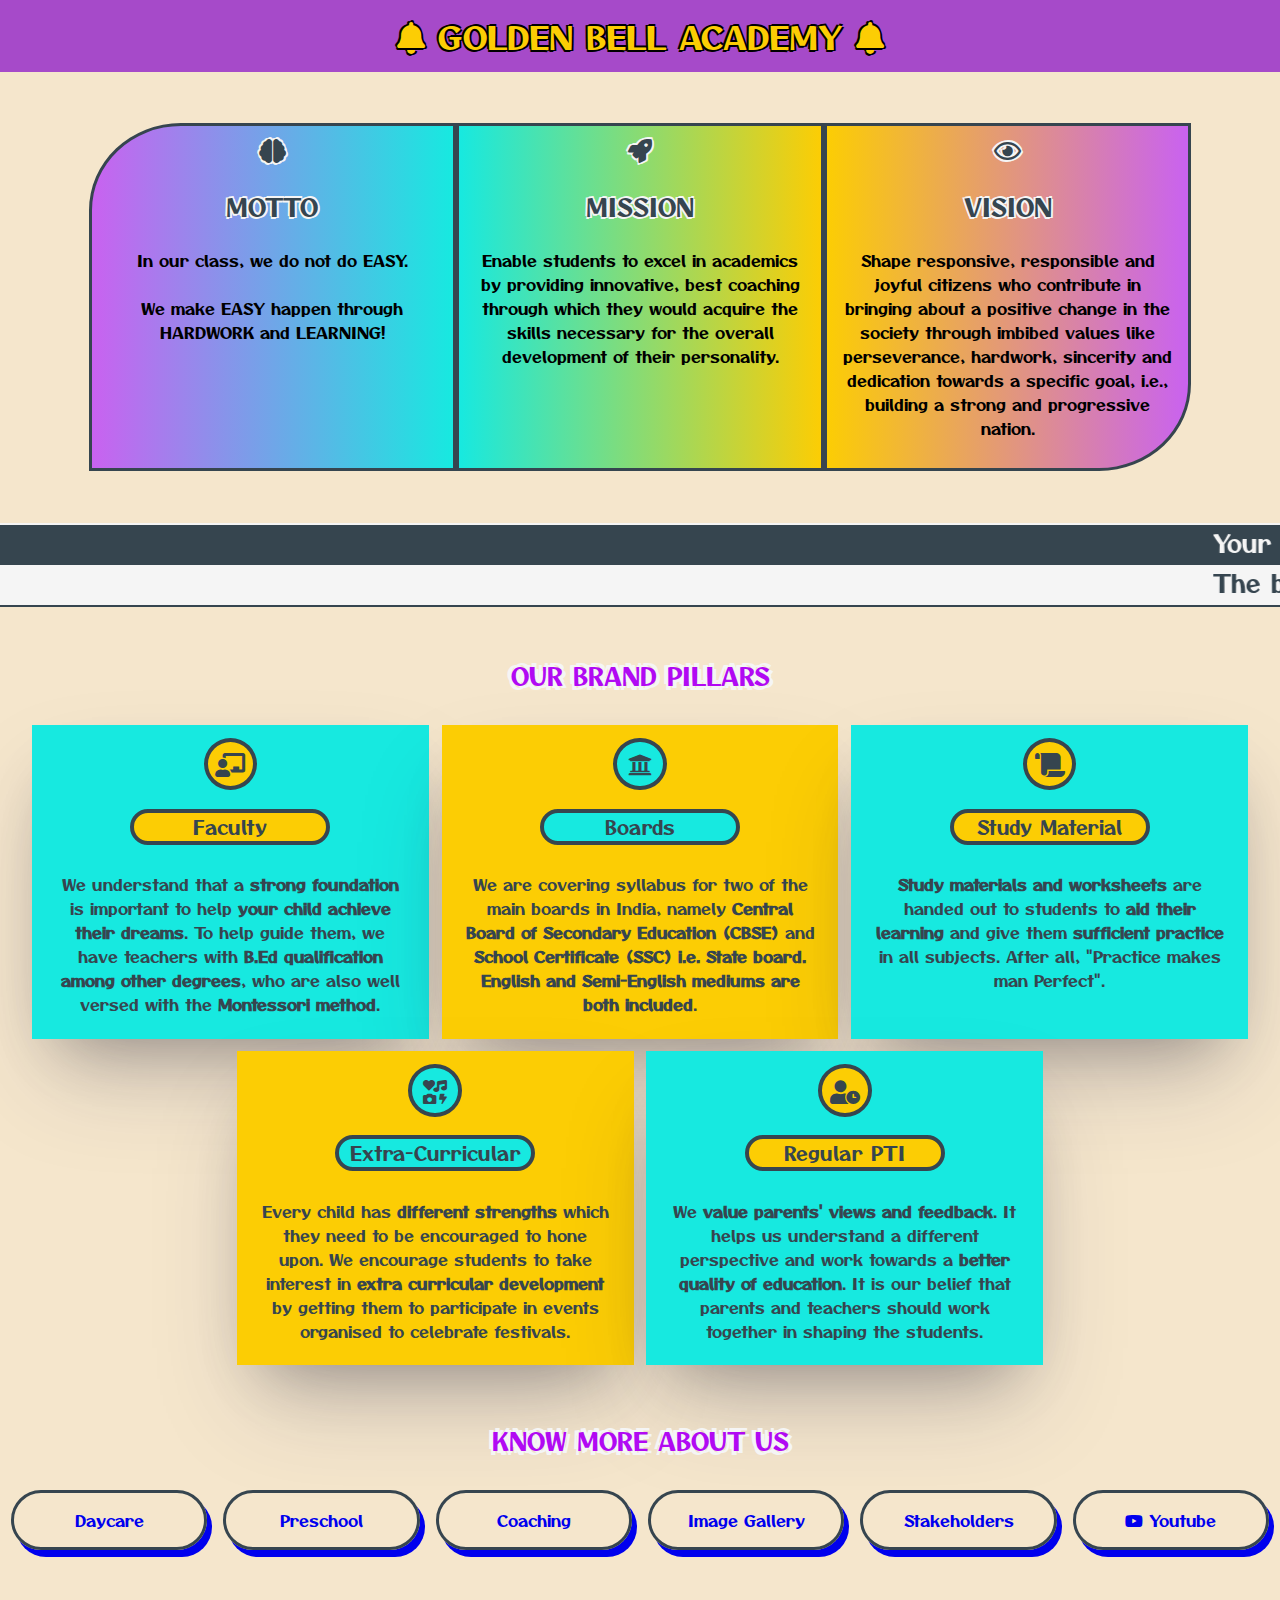
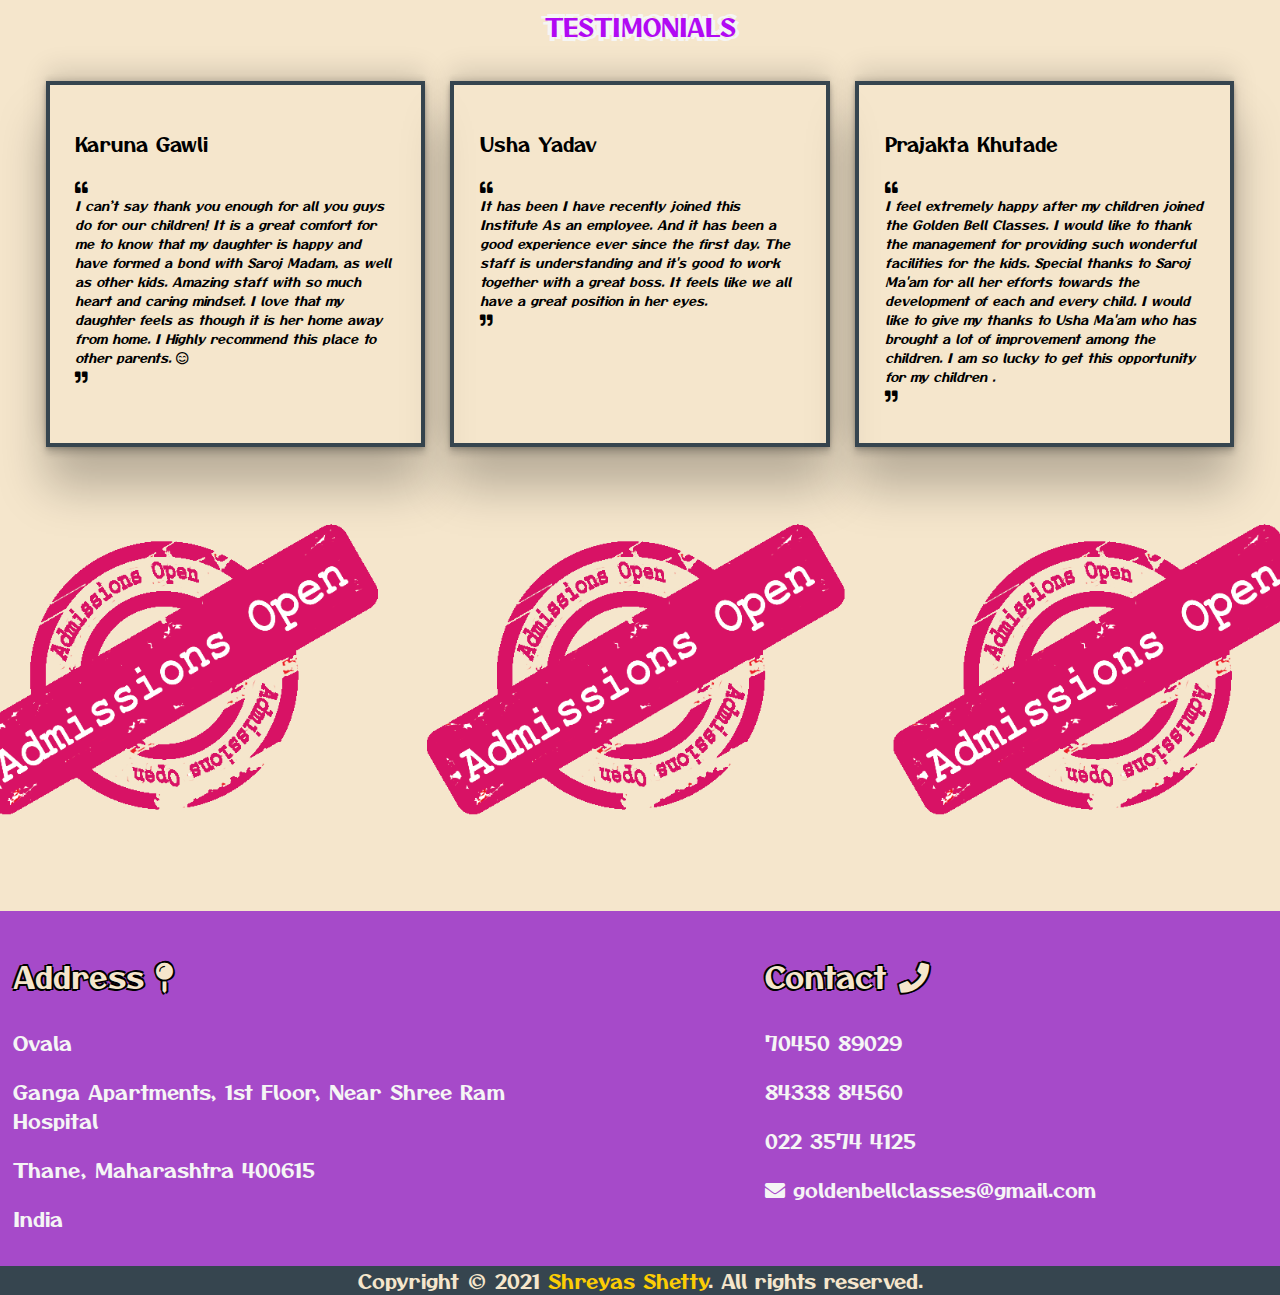
==== commit 01bbe617: "added youtube button" ====
--- a/index.html
+++ b/index.html
@@ -117,6 +117,7 @@
          <a href = "coaching.html">Coaching</a>
          <a href = "gallery.html">Image Gallery</a>
          <a href = "members.html">Stakeholders</a>
+         <a href = "https://www.youtube.com/channel/UCCafULXSq1YZuDohiZ0yIwQ"><i class = "fab fa-youtube"></i> Youtube</a>
       </div>
    </div>
 
